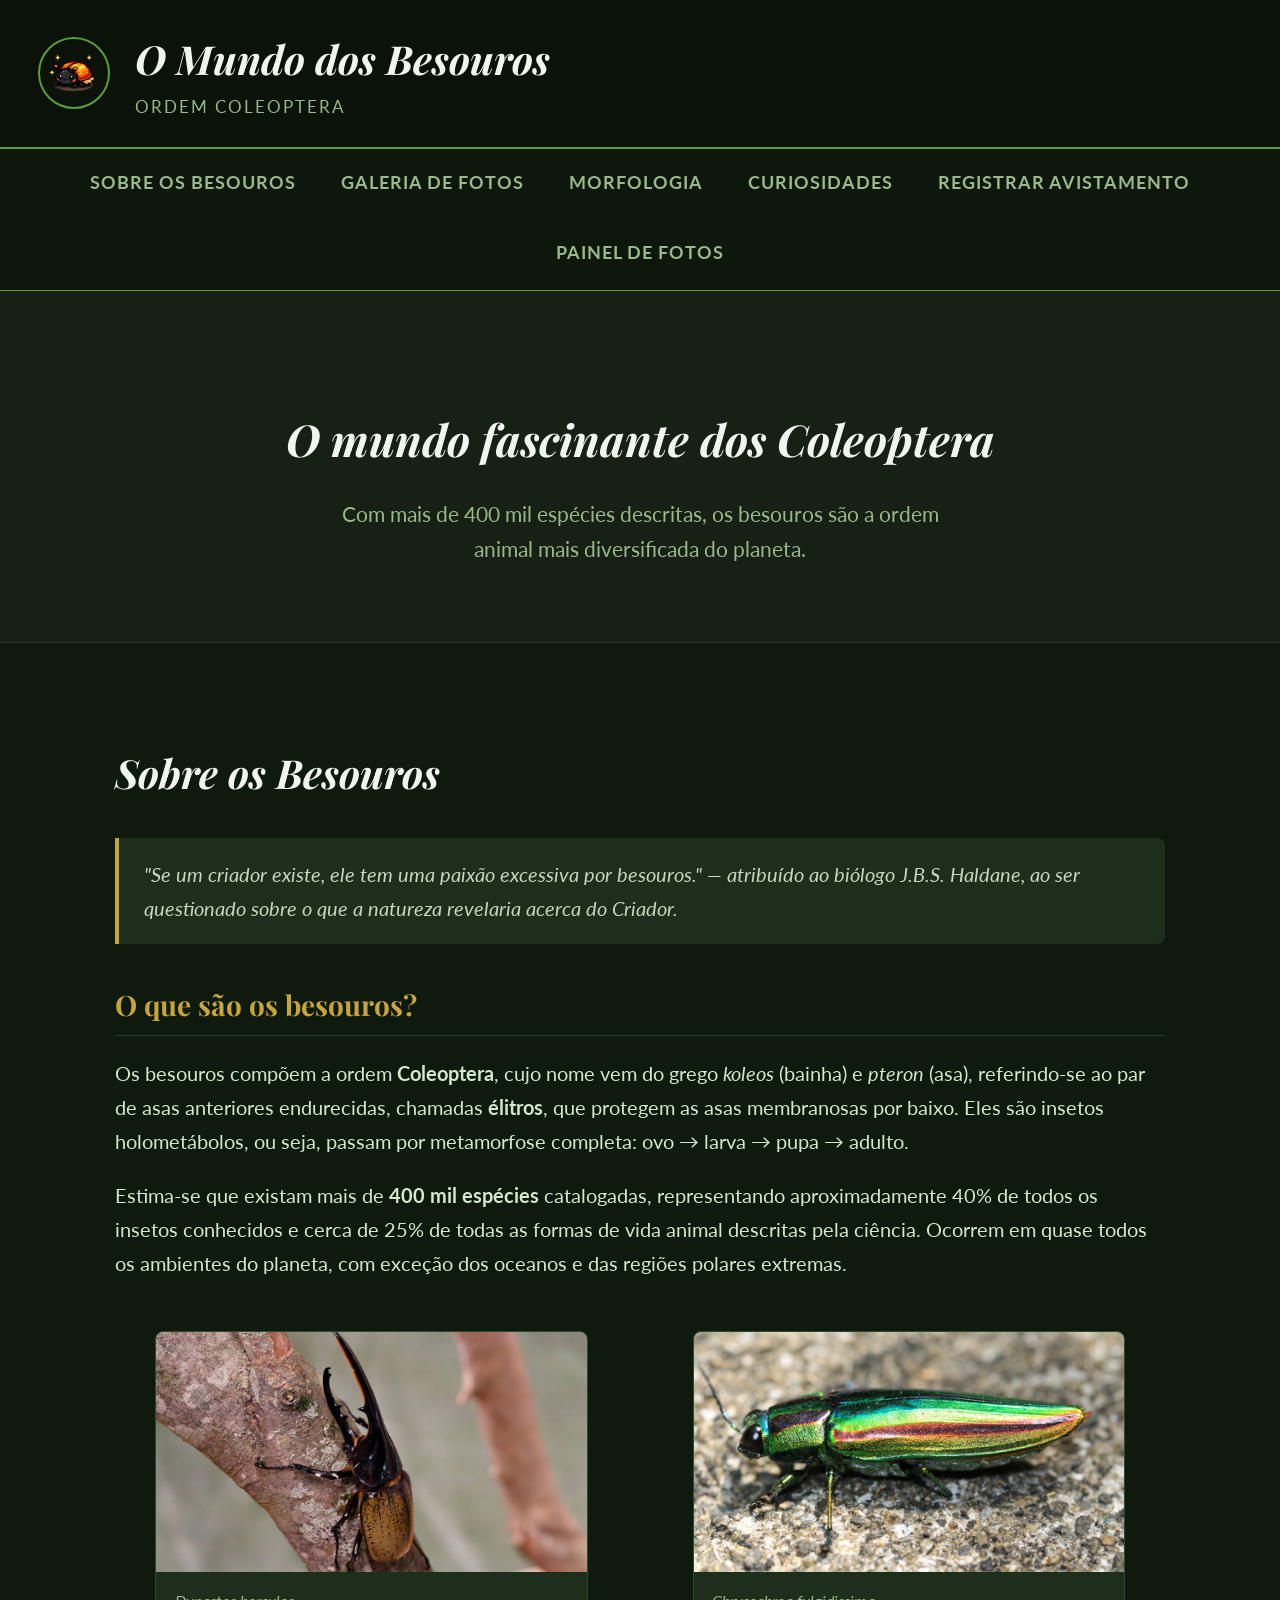
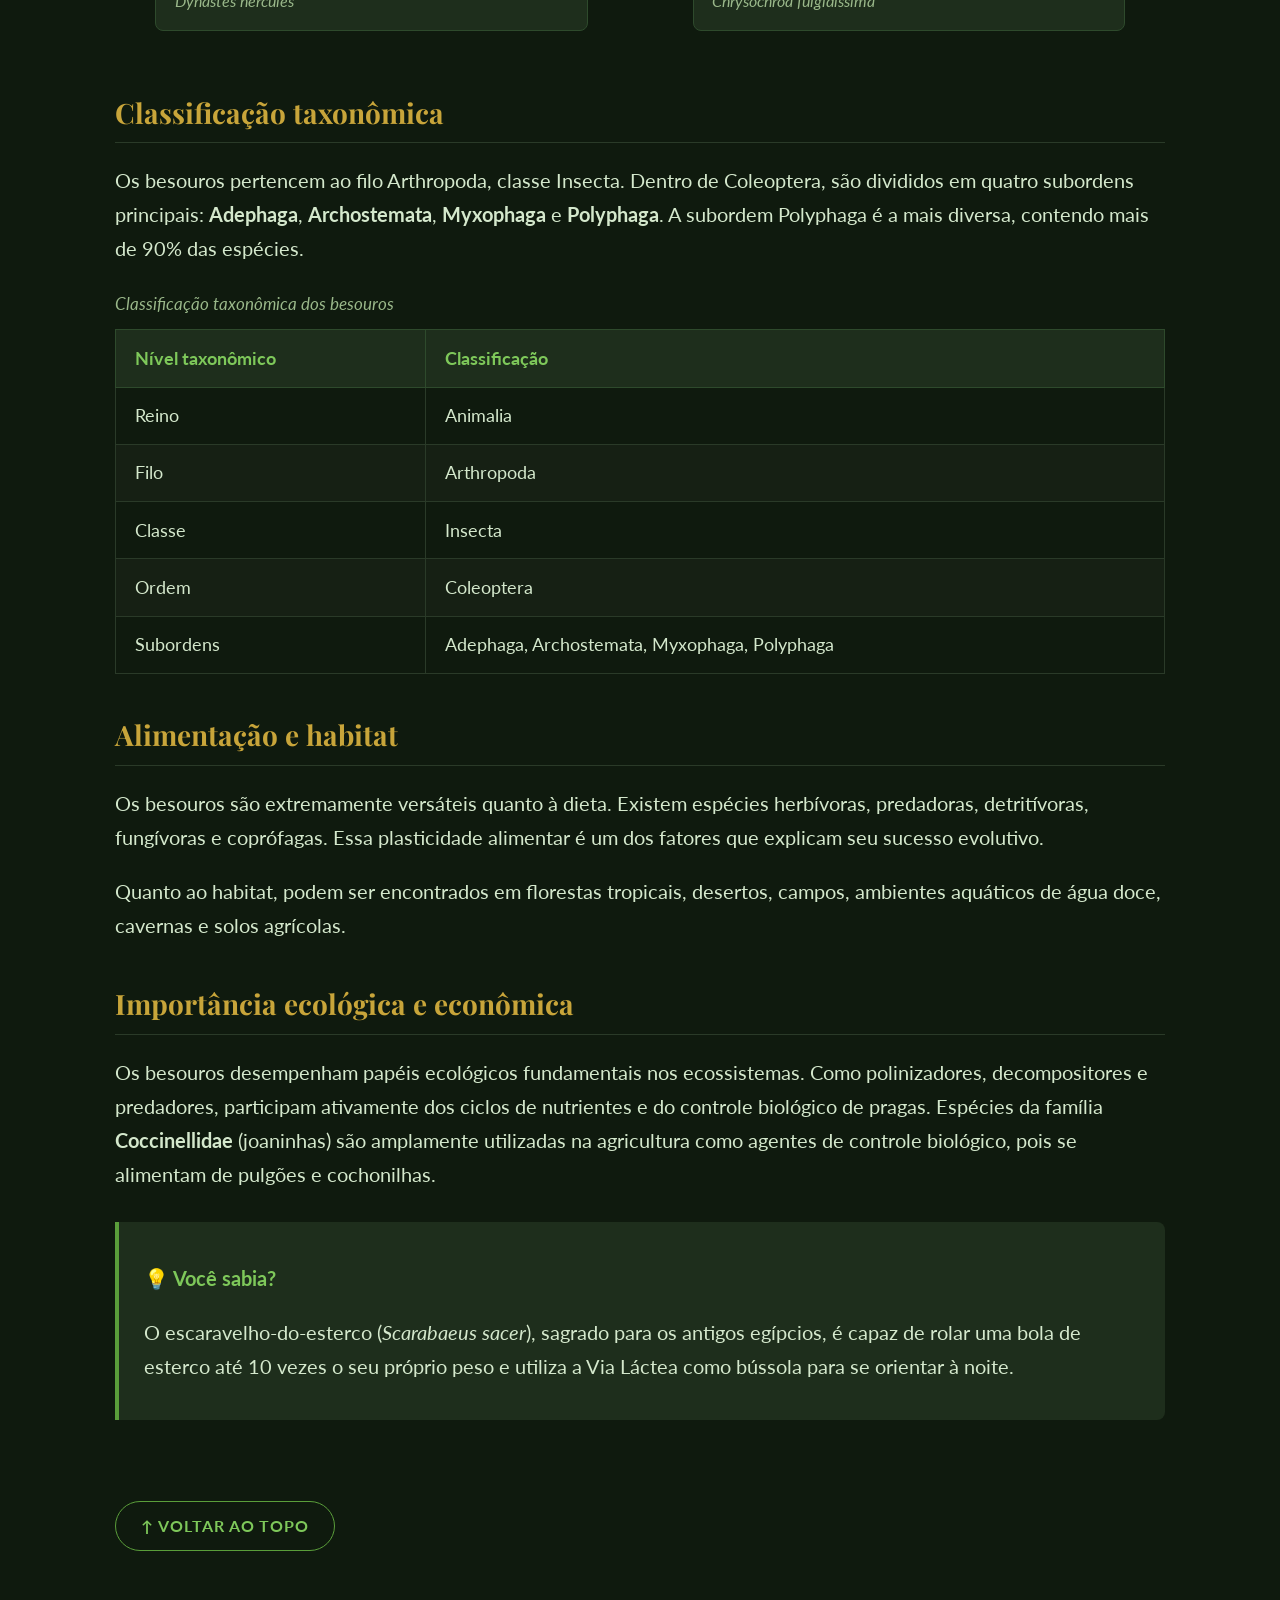
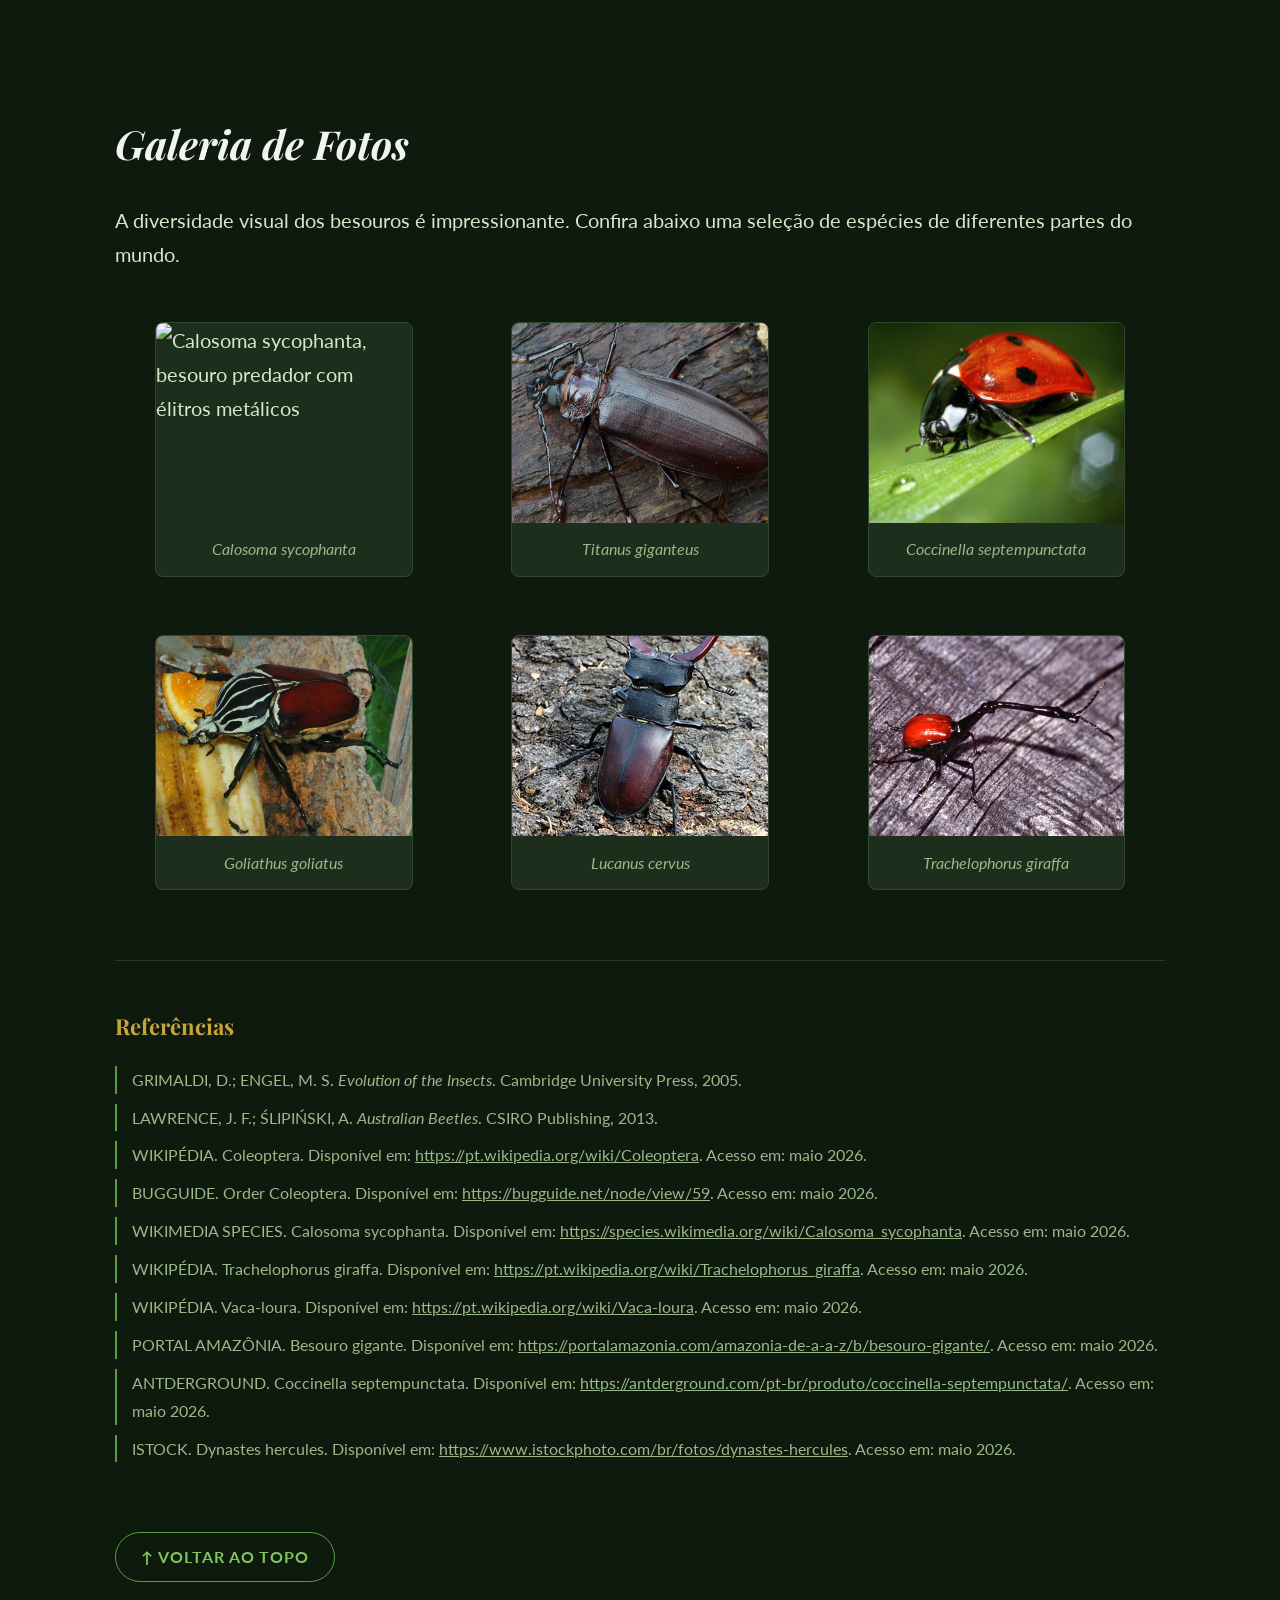
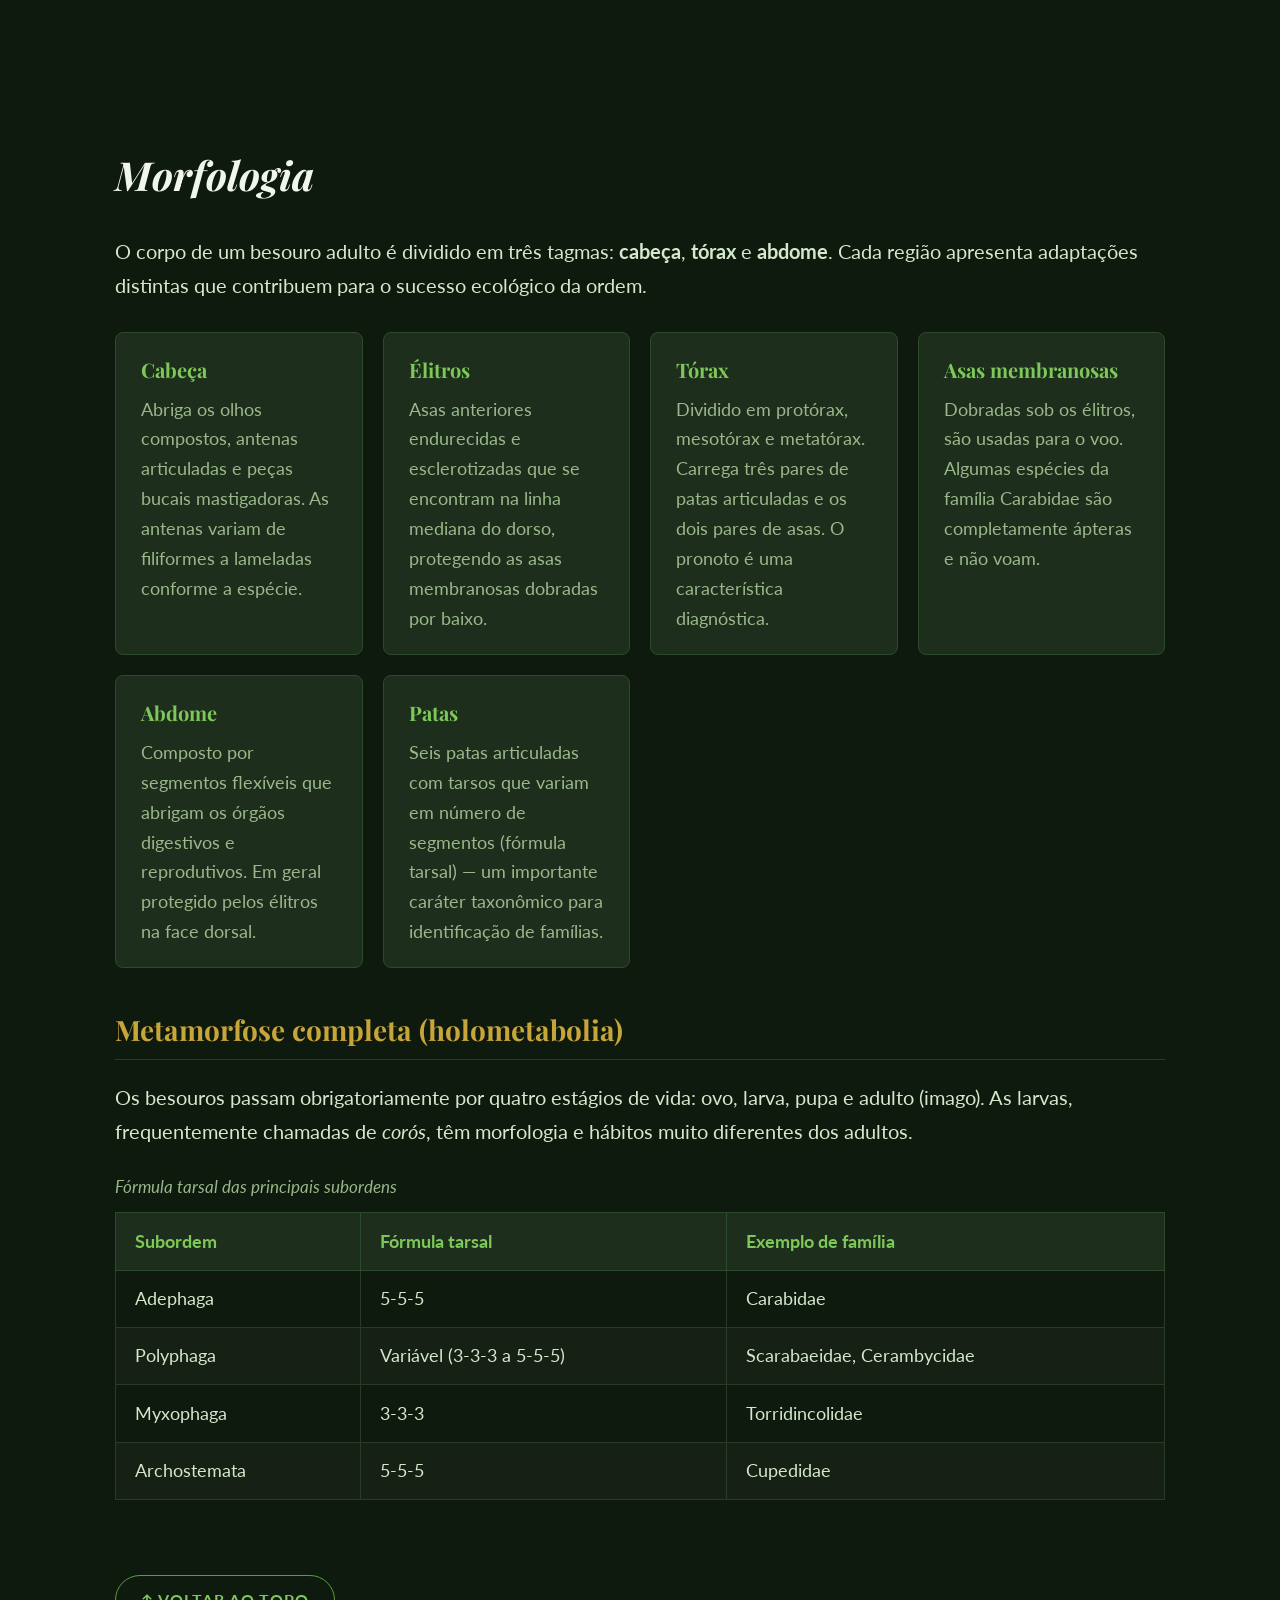
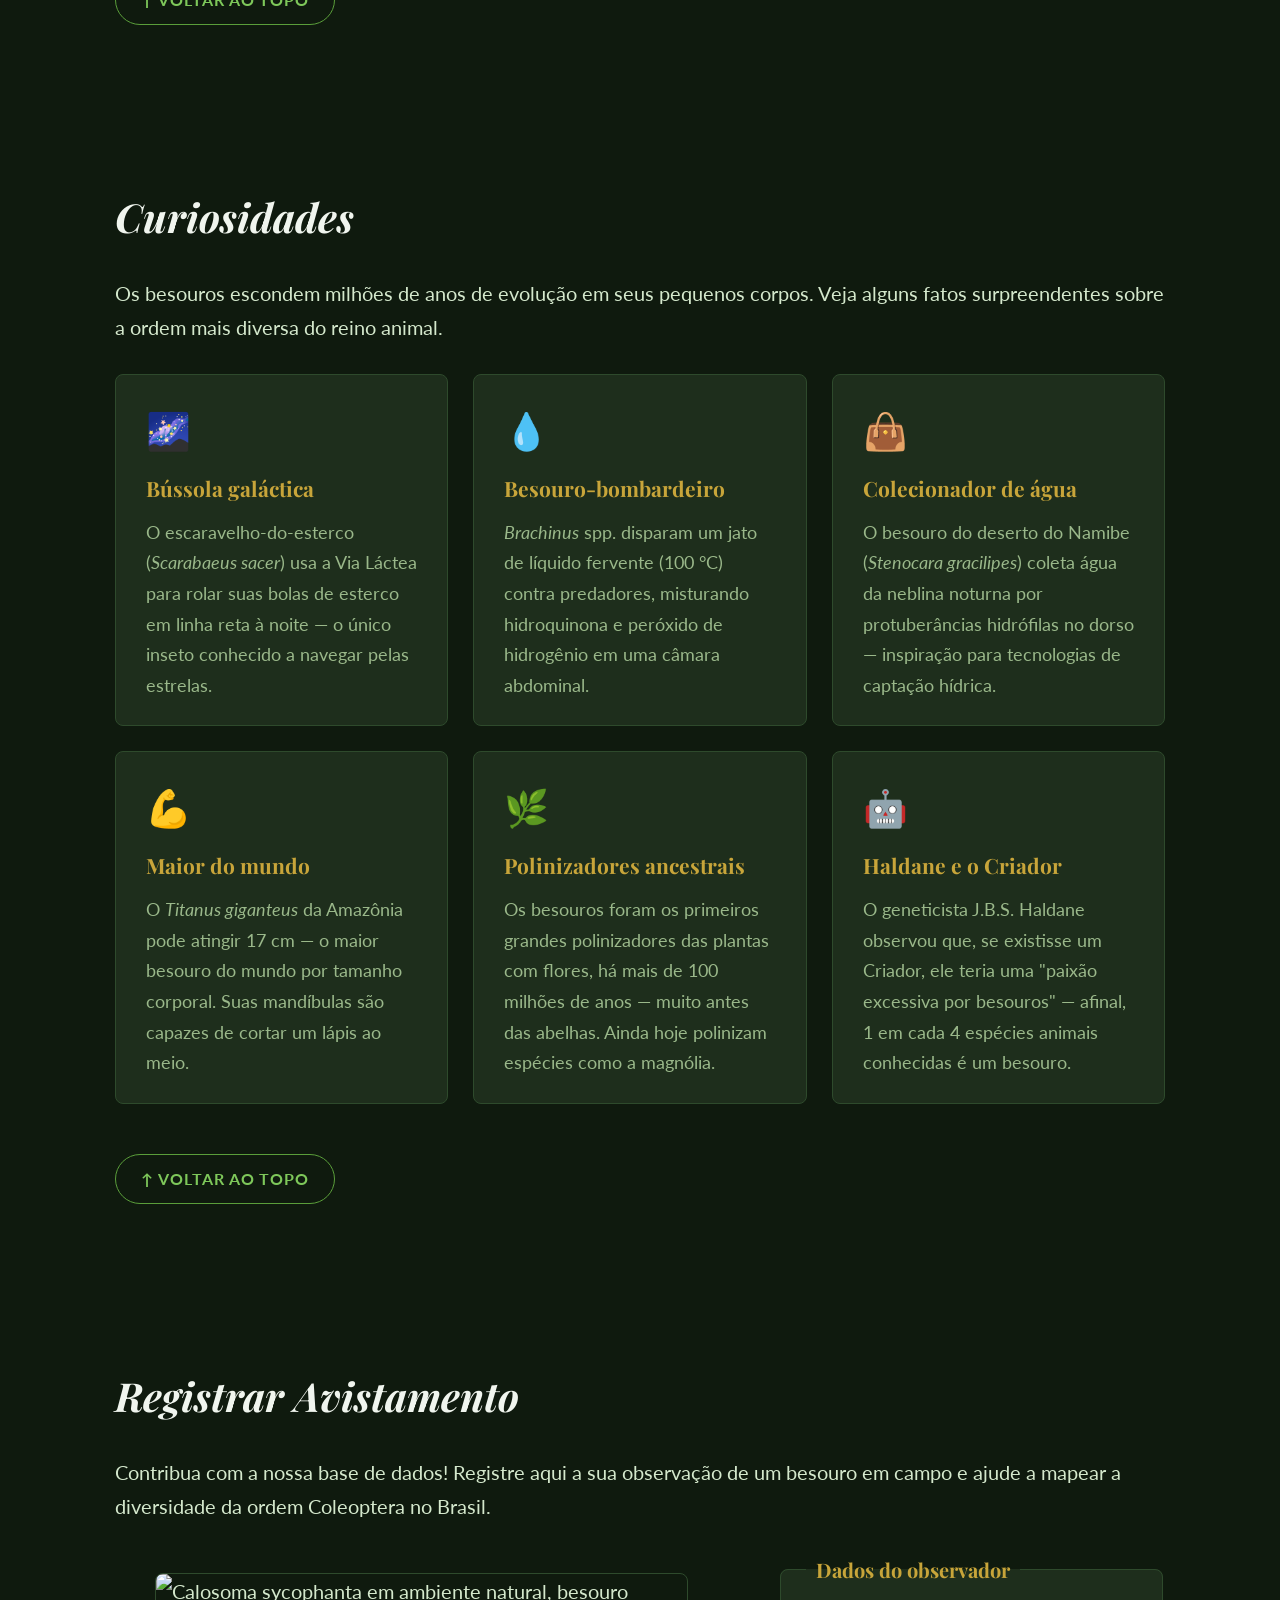
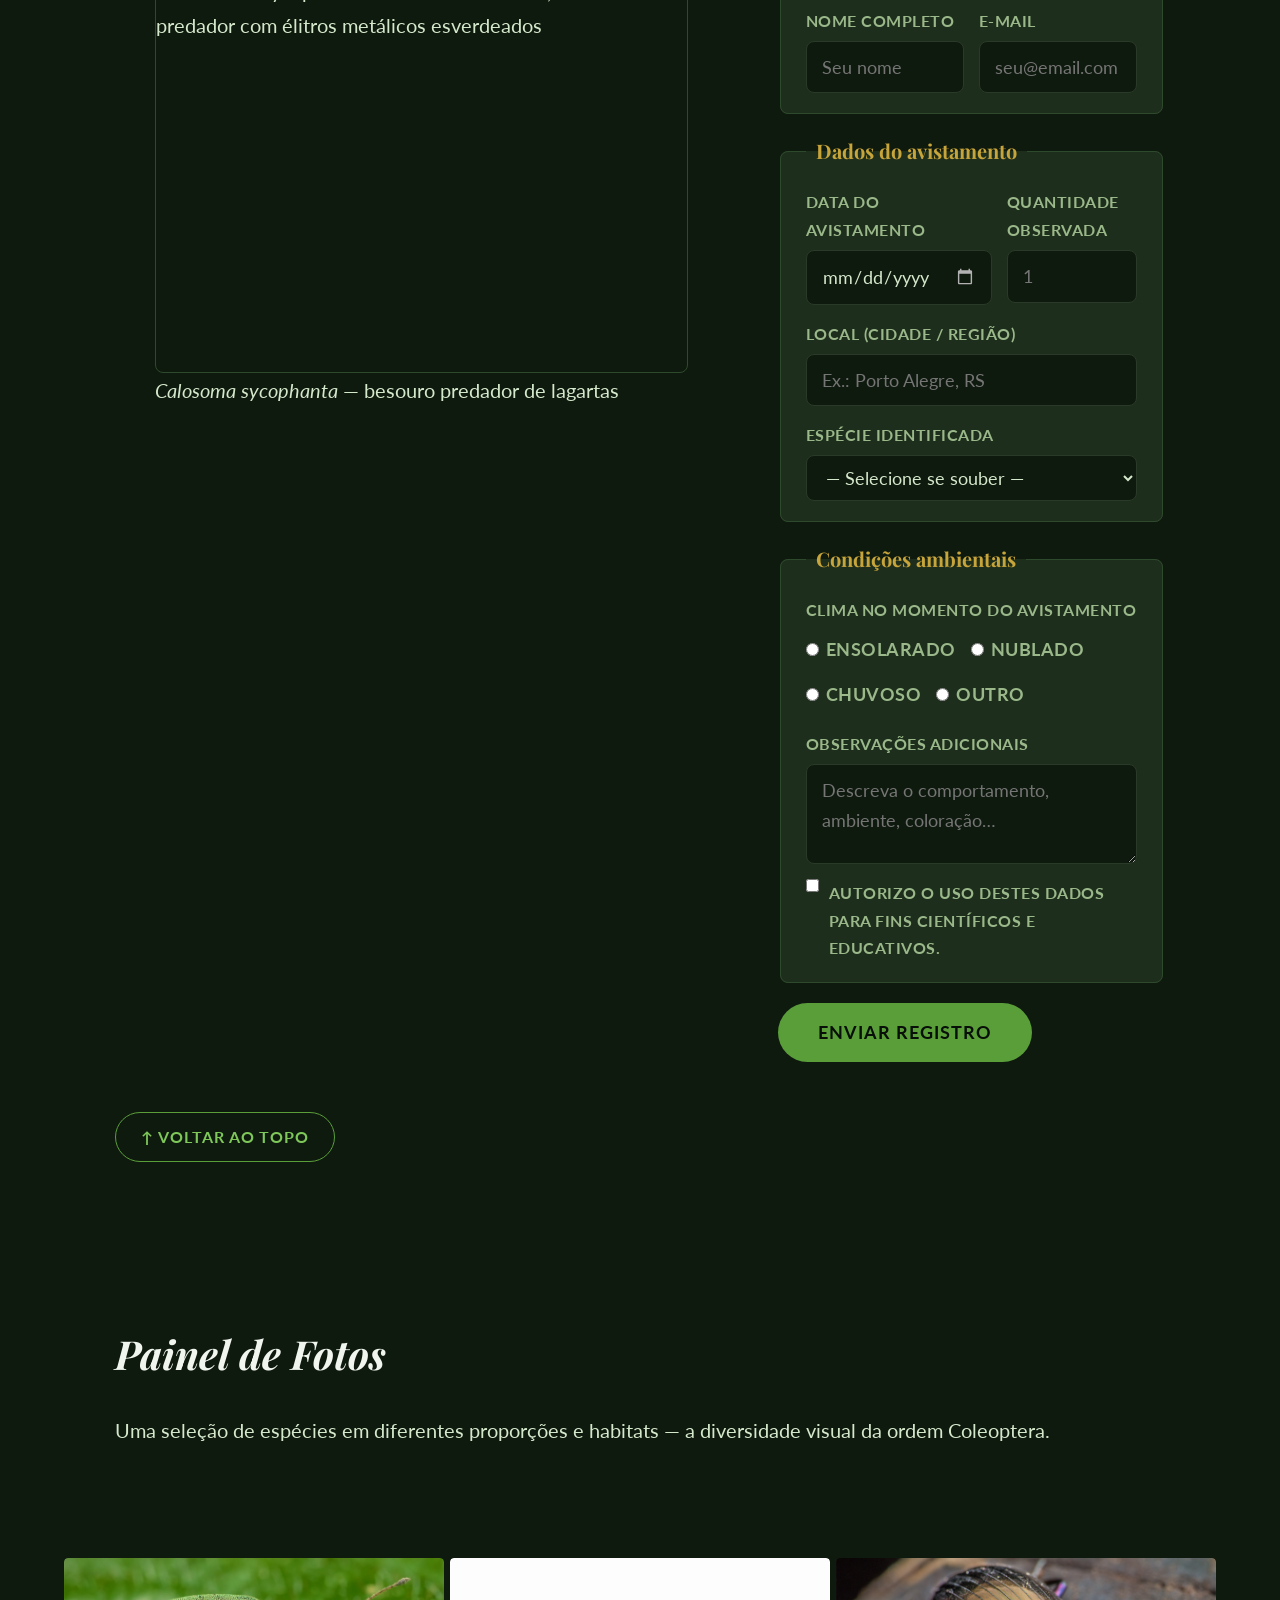
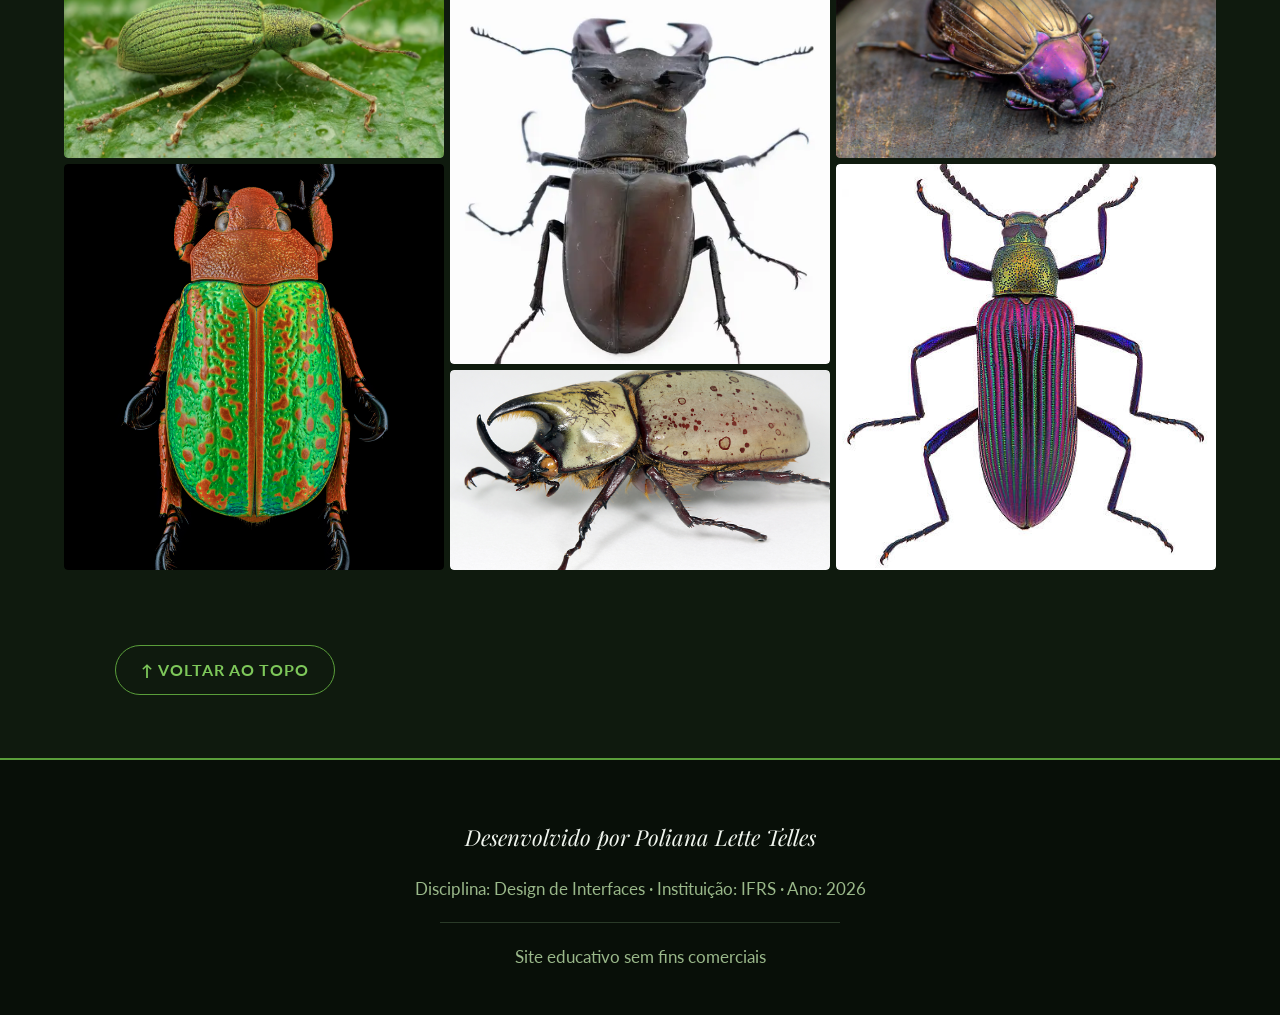
==== trabalho-3-interface-web/index.html @ 44a485d8 "Add files via upload Trabalho 3 de Design de Interfaces" ====
<!DOCTYPE html>
<html lang="pt-br">
  <head>
    <meta charset="UTF-8" />
    <meta name="viewport" content="width=device-width, initial-scale=1.0" />
    <meta name="description" content="Conheça o fascinante mundo dos besouros (ordem Coleoptera): morfologia, galeria de espécies, curiosidades e muito mais." />
    <meta name="author" content="Poliana Lette Telles" />
    <meta name="robots" content="index, follow" />
    <meta property="og:title" content="O Mundo dos Besouros" />
    <meta property="og:description" content="Explore a ordem Coleoptera: mais de 400 mil espécies, morfologia, galeria e curiosidades sobre os besouros." />
    <meta property="og:image" content="img/hercules.jpg" />
    <meta property="og:type" content="website" />
    <meta name="twitter:card" content="summary_large_image" />
    <meta name="twitter:title" content="O Mundo dos Besouros" />
    <meta name="twitter:description" content="Explore a ordem Coleoptera: morfologia, galeria e curiosidades sobre os besouros." />
    <meta name="twitter:image" content="img/hercules.jpg" />
    <title>O Mundo dos Besouros</title>
    <link rel="preconnect" href="https://fonts.googleapis.com" />
    <link rel="preconnect" href="https://fonts.gstatic.com" crossorigin />
    <link rel="stylesheet" href="css/main.css" />
  </head>

  <body id="topo">
    <div class="topo-fixo">
      <header>
        <img src="img/logo.png" alt="Logotipo: ilustração de um besouro" class="logo" width="72" height="72" fetchpriority="high" />
        <div class="header-textos">
          <h1>O Mundo dos Besouros</h1>
          <p>Ordem Coleoptera</p>
        </div>
      </header>

      <nav>
        <ul>
          <li><a href="#sobre">Sobre os Besouros</a></li>
          <li><a href="#galeria">Galeria de Fotos</a></li>
          <li><a href="#morfologia">Morfologia</a></li>
          <li><a href="#curiosidades">Curiosidades</a></li>
          <li><a href="#avistamento">Registrar Avistamento</a></li>
          <li><a href="#painel">Painel de Fotos</a></li>
        </ul>
      </nav>
    </div>

    <main>

      <div class="hero">
        <div class="hero-conteudo">
          <h2>O mundo fascinante dos <em>Coleoptera</em></h2>
          <p>Com mais de 400 mil espécies descritas, os besouros são a ordem animal mais diversificada do planeta.</p>
        </div>
      </div>

      <section id="sobre">
        <div class="secao-container">
          <h2>Sobre os Besouros</h2>

          <div class="destaque-intro">
            "Se um criador existe, ele tem uma paixão excessiva por besouros."
            — atribuído ao biólogo J.B.S. Haldane, ao ser questionado sobre o
            que a natureza revelaria acerca do Criador.
          </div>

          <h3>O que são os besouros?</h3>
          <p>
            Os besouros compõem a ordem <strong>Coleoptera</strong>, cujo nome
            vem do grego <em>koleos</em> (bainha) e <em>pteron</em> (asa),
            referindo-se ao par de asas anteriores endurecidas, chamadas
            <strong>élitros</strong>, que protegem as asas membranosas por baixo.
            Eles são insetos holometábolos, ou seja, passam por metamorfose
            completa: ovo → larva → pupa → adulto.
          </p>
          <p>
            Estima-se que existam mais de <strong>400 mil espécies</strong>
            catalogadas, representando aproximadamente 40% de todos os insetos
            conhecidos e cerca de 25% de todas as formas de vida animal descritas
            pela ciência. Ocorrem em quase todos os ambientes do planeta, com
            exceção dos oceanos e das regiões polares extremas.
          </p>

          <div class="figuras-grid">
            <figure class="figura-card">
              <img src="img/hercules.jpg" alt="Dynastes hercules, o besouro hércules, sobre um galho" width="600" height="400" loading="lazy" />
              <figcaption><em>Dynastes hercules</em></figcaption>
            </figure>
            <figure class="figura-card">
              <img src="img/joia.jpeg" alt="Chrysochroa fulgidissima, besouro joia metálico verde e vermelho" width="600" height="400" loading="lazy" />
              <figcaption><em>Chrysochroa fulgidissima</em></figcaption>
            </figure>
          </div>

          <h3>Classificação taxonômica</h3>
          <p>
            Os besouros pertencem ao filo Arthropoda, classe Insecta. Dentro de
            Coleoptera, são divididos em quatro subordens principais:
            <strong>Adephaga</strong>, <strong>Archostemata</strong>,
            <strong>Myxophaga</strong> e <strong>Polyphaga</strong>. A subordem
            Polyphaga é a mais diversa, contendo mais de 90% das espécies.
          </p>

          <table>
            <caption>Classificação taxonômica dos besouros</caption>
            <thead>
              <tr>
                <th scope="col">Nível taxonômico</th>
                <th scope="col">Classificação</th>
              </tr>
            </thead>
            <tbody>
              <tr><td>Reino</td><td>Animalia</td></tr>
              <tr><td>Filo</td><td>Arthropoda</td></tr>
              <tr><td>Classe</td><td>Insecta</td></tr>
              <tr><td>Ordem</td><td>Coleoptera</td></tr>
              <tr><td>Subordens</td><td>Adephaga, Archostemata, Myxophaga, Polyphaga</td></tr>
            </tbody>
          </table>

          <h3>Alimentação e habitat</h3>
          <p>
            Os besouros são extremamente versáteis quanto à dieta. Existem
            espécies herbívoras, predadoras, detritívoras, fungívoras e
            coprófagas. Essa plasticidade alimentar é um dos fatores que
            explicam seu sucesso evolutivo.
          </p>
          <p>
            Quanto ao habitat, podem ser encontrados em florestas tropicais,
            desertos, campos, ambientes aquáticos de água doce, cavernas e
            solos agrícolas.
          </p>

          <h3>Importância ecológica e econômica</h3>
          <p>
            Os besouros desempenham papéis ecológicos fundamentais nos
            ecossistemas. Como polinizadores, decompositores e predadores,
            participam ativamente dos ciclos de nutrientes e do controle
            biológico de pragas. Espécies da família <strong>Coccinellidae</strong>
            (joaninhas) são amplamente utilizadas na agricultura como agentes
            de controle biológico, pois se alimentam de pulgões e cochonilhas.
          </p>

          <div class="curiosidade">
            <p class="curiosidade-titulo">&#128161; Você sabia?</p>
            <p>
              O escaravelho-do-esterco (<em>Scarabaeus sacer</em>), sagrado para
              os antigos egípcios, é capaz de rolar uma bola de esterco até
              10 vezes o seu próprio peso e utiliza a Via Láctea como bússola
              para se orientar à noite.
            </p>
          </div>

          <a href="#topo" class="link-topo">&#8593; Voltar ao topo</a>
        </div>
      </section>

      <section id="galeria">
        <div class="secao-container">
          <h2>Galeria de Fotos</h2>
          <p>
            A diversidade visual dos besouros é impressionante. Confira abaixo
            uma seleção de espécies de diferentes partes do mundo.
          </p>

          <div class="galeria-grid">
            <figure class="galeria-item">
              <img src="img/calosoma-sycophanta.jpg" alt="Calosoma sycophanta, besouro predador com élitros metálicos" width="400" height="300" loading="lazy" />
              <figcaption>Calosoma sycophanta</figcaption>
            </figure>
            <figure class="galeria-item">
              <img src="img/titanus-giganteus.png" alt="Titanus giganteus, um dos maiores besouros do mundo" width="400" height="300" loading="lazy" />
              <figcaption>Titanus giganteus</figcaption>
            </figure>
            <figure class="galeria-item">
              <img src="img/joaninha.jpg" alt="Coccinella septempunctata, joaninha com sete pontos vermelha" width="400" height="300" loading="lazy" />
              <figcaption>Coccinella septempunctata</figcaption>
            </figure>
            <figure class="galeria-item">
              <img src="img/goliathus-goliatus.JPG" alt="Goliathus goliatus, um dos besouros mais pesados do mundo" width="400" height="300" loading="lazy" />
              <figcaption>Goliathus goliatus</figcaption>
            </figure>
            <figure class="galeria-item">
              <img src="img/lucanus-cervus.jpg" alt="Lucanus cervus, besouro veado macho com mandíbulas grandes" width="400" height="300" loading="lazy" />
              <figcaption>Lucanus cervus</figcaption>
            </figure>
            <figure class="galeria-item">
              <img src="img/trachelophorus-giraffa.jpg" alt="Trachelophorus giraffa, besouro girafa com pescoço alongado" width="400" height="300" loading="lazy" />
              <figcaption>Trachelophorus giraffa</figcaption>
            </figure>
          </div>

          <div class="referencias">
            <p class="referencias-titulo">Referências</p>
            <ul>
              <li>GRIMALDI, D.; ENGEL, M. S. <em>Evolution of the Insects</em>. Cambridge University Press, 2005.</li>
              <li>LAWRENCE, J. F.; ŚLIPIŃSKI, A. <em>Australian Beetles</em>. CSIRO Publishing, 2013.</li>
              <li>WIKIPÉDIA. Coleoptera. Disponível em: <a href="https://pt.wikipedia.org/wiki/Coleoptera" target="_blank" rel="noopener noreferrer">https://pt.wikipedia.org/wiki/Coleoptera</a>. Acesso em: maio 2026.</li>
              <li>BUGGUIDE. Order Coleoptera. Disponível em: <a href="https://bugguide.net/node/view/59" target="_blank" rel="noopener noreferrer">https://bugguide.net/node/view/59</a>. Acesso em: maio 2026.</li>
              <li>WIKIMEDIA SPECIES. Calosoma sycophanta. Disponível em: <a href="https://species.wikimedia.org/wiki/Calosoma_sycophanta" target="_blank" rel="noopener noreferrer">https://species.wikimedia.org/wiki/Calosoma_sycophanta</a>. Acesso em: maio 2026.</li>
              <li>WIKIPÉDIA. Trachelophorus giraffa. Disponível em: <a href="https://pt.wikipedia.org/wiki/Trachelophorus_giraffa" target="_blank" rel="noopener noreferrer">https://pt.wikipedia.org/wiki/Trachelophorus_giraffa</a>. Acesso em: maio 2026.</li>
              <li>WIKIPÉDIA. Vaca-loura. Disponível em: <a href="https://pt.wikipedia.org/wiki/Vaca-loura" target="_blank" rel="noopener noreferrer">https://pt.wikipedia.org/wiki/Vaca-loura</a>. Acesso em: maio 2026.</li>
              <li>PORTAL AMAZÔNIA. Besouro gigante. Disponível em: <a href="https://portalamazonia.com/amazonia-de-a-a-z/b/besouro-gigante/" target="_blank" rel="noopener noreferrer">https://portalamazonia.com/amazonia-de-a-a-z/b/besouro-gigante/</a>. Acesso em: maio 2026.</li>
              <li>ANTDERGROUND. Coccinella septempunctata. Disponível em: <a href="https://antderground.com/pt-br/produto/coccinella-septempunctata/" target="_blank" rel="noopener noreferrer">https://antderground.com/pt-br/produto/coccinella-septempunctata/</a>. Acesso em: maio 2026.</li>
              <li>ISTOCK. Dynastes hercules. Disponível em: <a href="https://www.istockphoto.com/br/fotos/dynastes-hercules" target="_blank" rel="noopener noreferrer">https://www.istockphoto.com/br/fotos/dynastes-hercules</a>. Acesso em: maio 2026.</li>
            </ul>
          </div>

          <a href="#topo" class="link-topo">&#8593; Voltar ao topo</a>
        </div>
      </section>

      <section id="morfologia">
        <div class="secao-container">
          <h2>Morfologia</h2>
          <p>
            O corpo de um besouro adulto é dividido em três tagmas: <strong>cabeça</strong>,
            <strong>tórax</strong> e <strong>abdome</strong>. Cada região apresenta
            adaptações distintas que contribuem para o sucesso ecológico da ordem.
          </p>

          <div class="morfologia-lista">
            <div class="morfologia-item">
              <h3>Cabeça</h3>
              <p>Abriga os olhos compostos, antenas articuladas e peças bucais mastigadoras. As antenas variam de filiformes a lameladas conforme a espécie.</p>
            </div>
            <div class="morfologia-item">
              <h3>Élitros</h3>
              <p>Asas anteriores endurecidas e esclerotizadas que se encontram na linha mediana do dorso, protegendo as asas membranosas dobradas por baixo.</p>
            </div>
            <div class="morfologia-item">
              <h3>Tórax</h3>
              <p>Dividido em protórax, mesotórax e metatórax. Carrega três pares de patas articuladas e os dois pares de asas. O pronoto é uma característica diagnóstica.</p>
            </div>
            <div class="morfologia-item">
              <h3>Asas membranosas</h3>
              <p>Dobradas sob os élitros, são usadas para o voo. Algumas espécies da família Carabidae são completamente ápteras e não voam.</p>
            </div>
            <div class="morfologia-item">
              <h3>Abdome</h3>
              <p>Composto por segmentos flexíveis que abrigam os órgãos digestivos e reprodutivos. Em geral protegido pelos élitros na face dorsal.</p>
            </div>
            <div class="morfologia-item">
              <h3>Patas</h3>
              <p>Seis patas articuladas com tarsos que variam em número de segmentos (fórmula tarsal) — um importante caráter taxonômico para identificação de famílias.</p>
            </div>
          </div>

          <h3>Metamorfose completa (holometabolia)</h3>
          <p>
            Os besouros passam obrigatoriamente por quatro estágios de vida:
            ovo, larva, pupa e adulto (imago). As larvas, frequentemente chamadas
            de <em>corós</em>, têm morfologia e hábitos muito diferentes dos adultos.
          </p>

          <table>
            <caption>Fórmula tarsal das principais subordens</caption>
            <thead>
              <tr>
                <th scope="col">Subordem</th>
                <th scope="col">Fórmula tarsal</th>
                <th scope="col">Exemplo de família</th>
              </tr>
            </thead>
            <tbody>
              <tr><td>Adephaga</td><td>5-5-5</td><td>Carabidae</td></tr>
              <tr><td>Polyphaga</td><td>Variável (3-3-3 a 5-5-5)</td><td>Scarabaeidae, Cerambycidae</td></tr>
              <tr><td>Myxophaga</td><td>3-3-3</td><td>Torridincolidae</td></tr>
              <tr><td>Archostemata</td><td>5-5-5</td><td>Cupedidae</td></tr>
            </tbody>
          </table>

          <a href="#topo" class="link-topo">&#8593; Voltar ao topo</a>
        </div>
      </section>

      <section id="curiosidades">
        <div class="secao-container">
          <h2>Curiosidades</h2>
          <p>Os besouros escondem milhões de anos de evolução em seus pequenos corpos. Veja alguns fatos surpreendentes sobre a ordem mais diversa do reino animal.</p>

          <div class="curiosidades-grid">
            <div class="curiosidade-card">
              <span class="icone">&#127756;</span>
              <h3>Bússola galáctica</h3>
              <p>O escaravelho-do-esterco (<em>Scarabaeus sacer</em>) usa a Via Láctea para rolar suas bolas de esterco em linha reta à noite — o único inseto conhecido a navegar pelas estrelas.</p>
            </div>
            <div class="curiosidade-card">
              <span class="icone">&#128167;</span>
              <h3>Besouro-bombardeiro</h3>
              <p><em>Brachinus</em> spp. disparam um jato de líquido fervente (100 °C) contra predadores, misturando hidroquinona e peróxido de hidrogênio em uma câmara abdominal.</p>
            </div>
            <div class="curiosidade-card">
              <span class="icone">&#128092;</span>
              <h3>Colecionador de água</h3>
              <p>O besouro do deserto do Namibe (<em>Stenocara gracilipes</em>) coleta água da neblina noturna por protuberâncias hidrófilas no dorso — inspiração para tecnologias de captação hídrica.</p>
            </div>
            <div class="curiosidade-card">
              <span class="icone">&#128170;</span>
              <h3>Maior do mundo</h3>
              <p>O <em>Titanus giganteus</em> da Amazônia pode atingir 17 cm — o maior besouro do mundo por tamanho corporal. Suas mandíbulas são capazes de cortar um lápis ao meio.</p>
            </div>
            <div class="curiosidade-card">
              <span class="icone">&#127807;</span>
              <h3>Polinizadores ancestrais</h3>
              <p>Os besouros foram os primeiros grandes polinizadores das plantas com flores, há mais de 100 milhões de anos — muito antes das abelhas. Ainda hoje polinizam espécies como a magnólia.</p>
            </div>
            <div class="curiosidade-card">
              <span class="icone">&#129302;</span>
              <h3>Haldane e o Criador</h3>
              <p>O geneticista J.B.S. Haldane observou que, se existisse um Criador, ele teria uma "paixão excessiva por besouros" — afinal, 1 em cada 4 espécies animais conhecidas é um besouro.</p>
            </div>
          </div>

          <a href="#topo" class="link-topo">&#8593; Voltar ao topo</a>
        </div>
      </section>

      <section id="avistamento">
        <div class="secao-container">
          <h2>Registrar Avistamento</h2>
          <p>
            Contribua com a nossa base de dados! Registre aqui a sua observação
            de um besouro em campo e ajude a mapear a diversidade da ordem
            Coleoptera no Brasil.
          </p>

          <div class="avistamento-grid">

            <figure class="avistamento-figura">
              <img
                src="img/calosoma-sycophanta.jpg"
                alt="Calosoma sycophanta em ambiente natural, besouro predador com élitros metálicos esverdeados"
                width="800"
                height="600"
                loading="lazy"
              />
              <figcaption><em>Calosoma sycophanta</em> — besouro predador de lagartas</figcaption>
            </figure>

            <form class="form-avistamento" action="#" method="post" novalidate>

              <fieldset>
                <legend>Dados do observador</legend>
                <div class="form-grupo">
                  <div class="form-campo">
                    <label for="nome">Nome completo</label>
                    <input type="text" id="nome" name="nome" placeholder="Seu nome" required />
                  </div>
                  <div class="form-campo">
                    <label for="email">E-mail</label>
                    <input type="email" id="email" name="email" placeholder="seu@email.com" required />
                  </div>
                </div>
              </fieldset>

              <fieldset>
                <legend>Dados do avistamento</legend>
                <div class="form-grupo">
                  <div class="form-campo">
                    <label for="data">Data do avistamento</label>
                    <input type="date" id="data" name="data" required />
                  </div>
                  <div class="form-campo">
                    <label for="quantidade">Quantidade observada</label>
                    <input type="number" id="quantidade" name="quantidade" min="1" max="9999" placeholder="1" />
                  </div>
                  <div class="form-campo campo-largo">
                    <label for="local">Local (cidade / região)</label>
                    <input type="text" id="local" name="local" placeholder="Ex.: Porto Alegre, RS" required />
                  </div>
                  <div class="form-campo campo-largo">
                    <label for="especie">Espécie identificada</label>
                    <select id="especie" name="especie">
                      <option value="">— Selecione se souber —</option>
                      <option value="calosoma">Calosoma sycophanta</option>
                      <option value="titanus">Titanus giganteus</option>
                      <option value="coccinella">Coccinella septempunctata</option>
                      <option value="goliathus">Goliathus goliatus</option>
                      <option value="lucanus">Lucanus cervus</option>
                      <option value="trachelophorus">Trachelophorus giraffa</option>
                      <option value="dynastes">Dynastes hercules</option>
                      <option value="outra">Outra / não identificada</option>
                    </select>
                  </div>
                </div>
              </fieldset>

              <fieldset>
                <legend>Condições ambientais</legend>
                <div class="form-grupo">
                  <div class="form-campo campo-largo">
                    <label>Clima no momento do avistamento</label>
                    <div class="radio-grupo">
                      <label class="radio-opcao">
                        <input type="radio" name="clima" value="ensolarado" /> Ensolarado
                      </label>
                      <label class="radio-opcao">
                        <input type="radio" name="clima" value="nublado" /> Nublado
                      </label>
                      <label class="radio-opcao">
                        <input type="radio" name="clima" value="chuvoso" /> Chuvoso
                      </label>
                      <label class="radio-opcao">
                        <input type="radio" name="clima" value="outro" /> Outro
                      </label>
                    </div>
                  </div>
                  <div class="form-campo campo-largo">
                    <label for="observacoes">Observações adicionais</label>
                    <textarea id="observacoes" name="observacoes" placeholder="Descreva o comportamento, ambiente, coloração…"></textarea>
                  </div>
                  <div class="checkbox-campo">
                    <input type="checkbox" id="aceite" name="aceite" required />
                    <label for="aceite">Autorizo o uso destes dados para fins científicos e educativos.</label>
                  </div>
                </div>
              </fieldset>

              <button type="submit" class="btn-enviar">Enviar registro</button>
            </form>

          </div>

          <a href="#topo" class="link-topo">&#8593; Voltar ao topo</a>
        </div>
      </section>

      <section id="painel">
        <div class="secao-container">
          <h2>Painel de Fotos</h2>
          <p>Uma seleção de espécies em diferentes proporções e habitats — a diversidade visual da ordem Coleoptera.</p>
        </div>

        <div class="painel-wrapper">
          <div class="painel-grid">
            <div class="painel-item painel-foto-6">
              <img src="img/besouro-6.jpeg" alt="Besouro de grande porte fotografado em vista vertical" width="1440" height="2081" loading="lazy" />
            </div>
            <div class="painel-item painel-foto-1">
              <img src="img/besouro-1.jpeg" alt="Besouro pousado sobre uma superfície, vista aproximada" width="1600" height="1066" loading="lazy" />
            </div>
            <div class="painel-item painel-foto-2">
              <img src="img/besouro-2.jpeg" alt="Besouro com élitros coloridos em ambiente natural" width="1600" height="1066" loading="lazy" />
            </div>
            <div class="painel-item painel-foto-4">
              <img src="img/besouro-4.jpeg" alt="Besouro visto de cima em close vertical" width="600" height="900" loading="lazy" />
            </div>
            <div class="painel-item painel-foto-3">
              <img src="img/besouro-3.jpeg" alt="Besouro sobre uma folha verde" width="1200" height="800" loading="lazy" />
            </div>
            <div class="painel-item painel-foto-5">
              <img src="img/besouro-5.jpeg" alt="Besouro de corpo alongado em vista frontal" width="466" height="612" loading="lazy" />
            </div>
          </div>
        </div>

        <div class="secao-container painel-link">
          <a href="#topo" class="link-topo">&#8593; Voltar ao topo</a>
        </div>
      </section>

    </main>

    <footer>
      <p class="footer-nome">Desenvolvido por Poliana Lette Telles</p>
      <p>Disciplina: Design de Interfaces &middot; Instituição: IFRS &middot; Ano: 2026</p>
      <hr />
      <p>Site educativo sem fins comerciais</p>
    </footer>

  </body>
</html>
---- trabalho-3-interface-web/css/main.css ----
@import url('https://fonts.googleapis.com/css2?family=Playfair+Display:ital,wght@0,400;0,700;1,400&family=Lato:wght@400;700&display=swap');
@import url('modern-normalize.css');
@import url('variables.css');
@import url('base.css');
@import url('layout.css');
@import url('components.css');
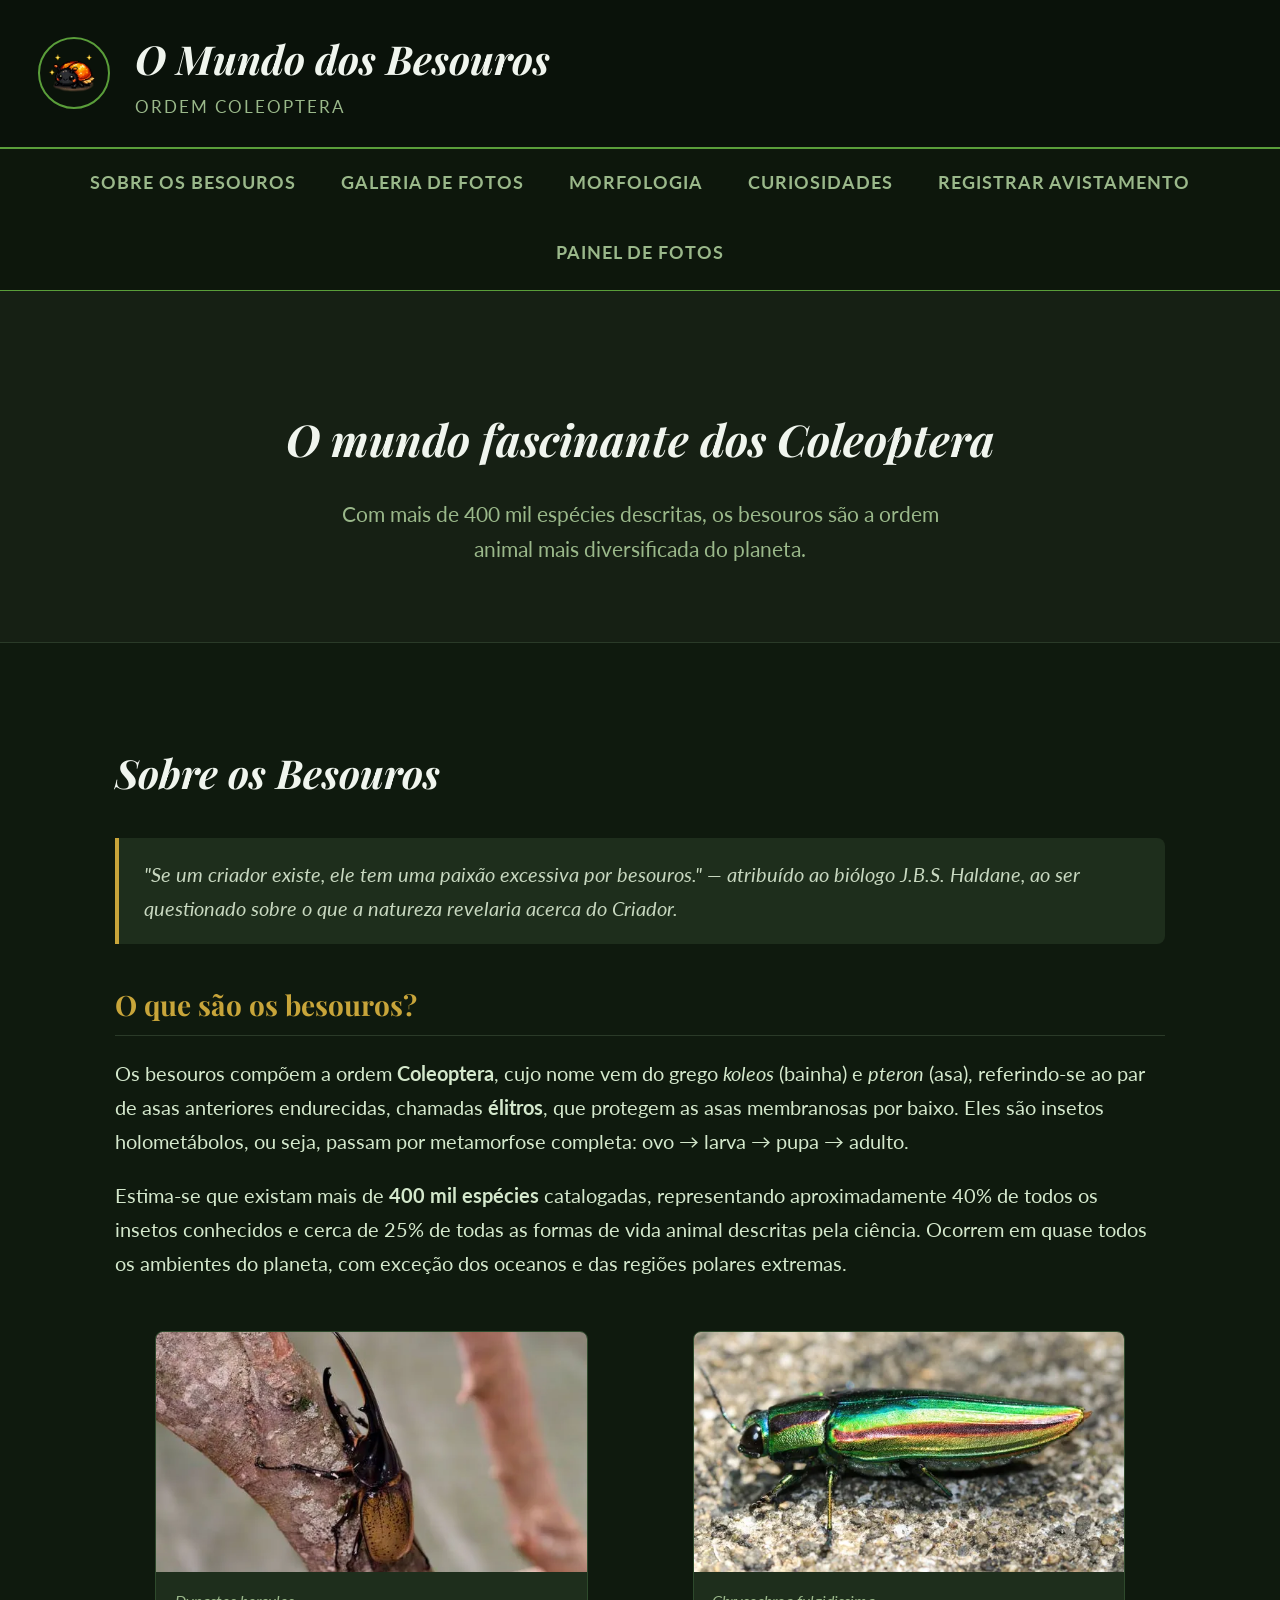
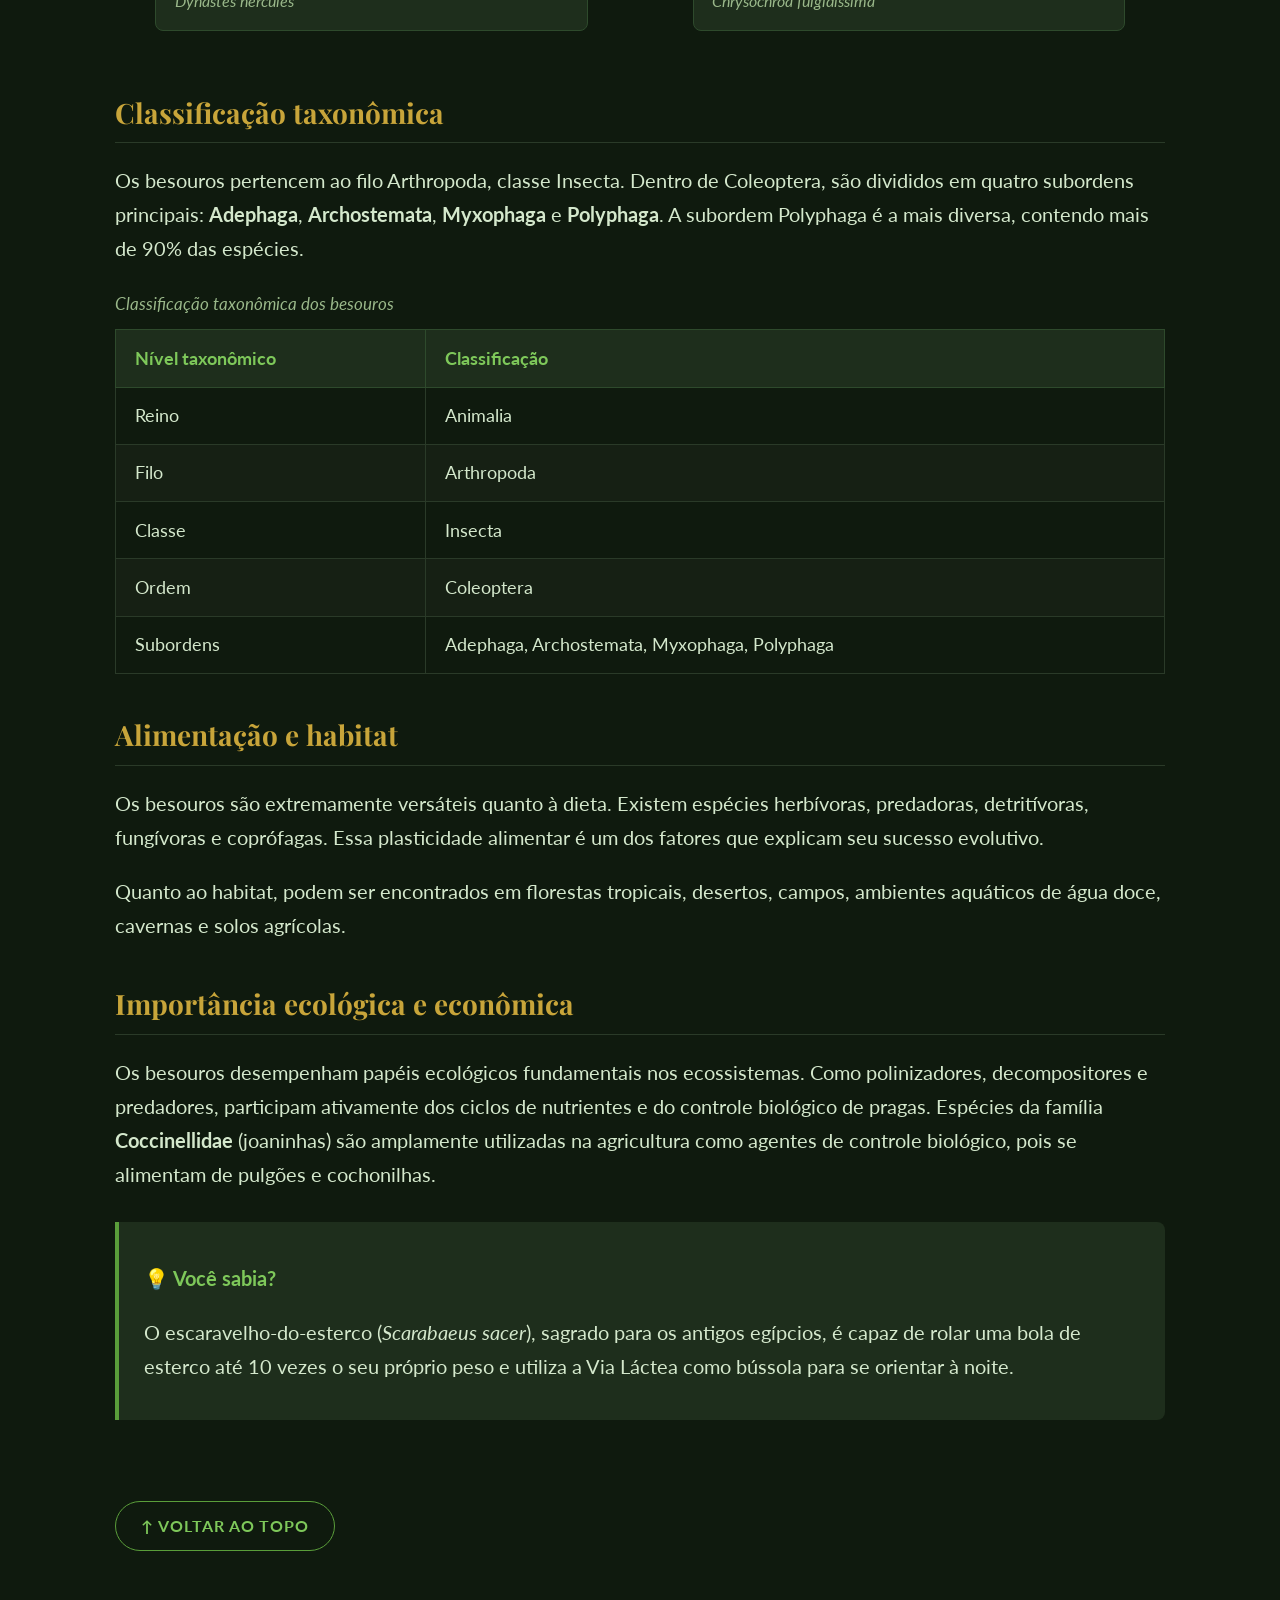
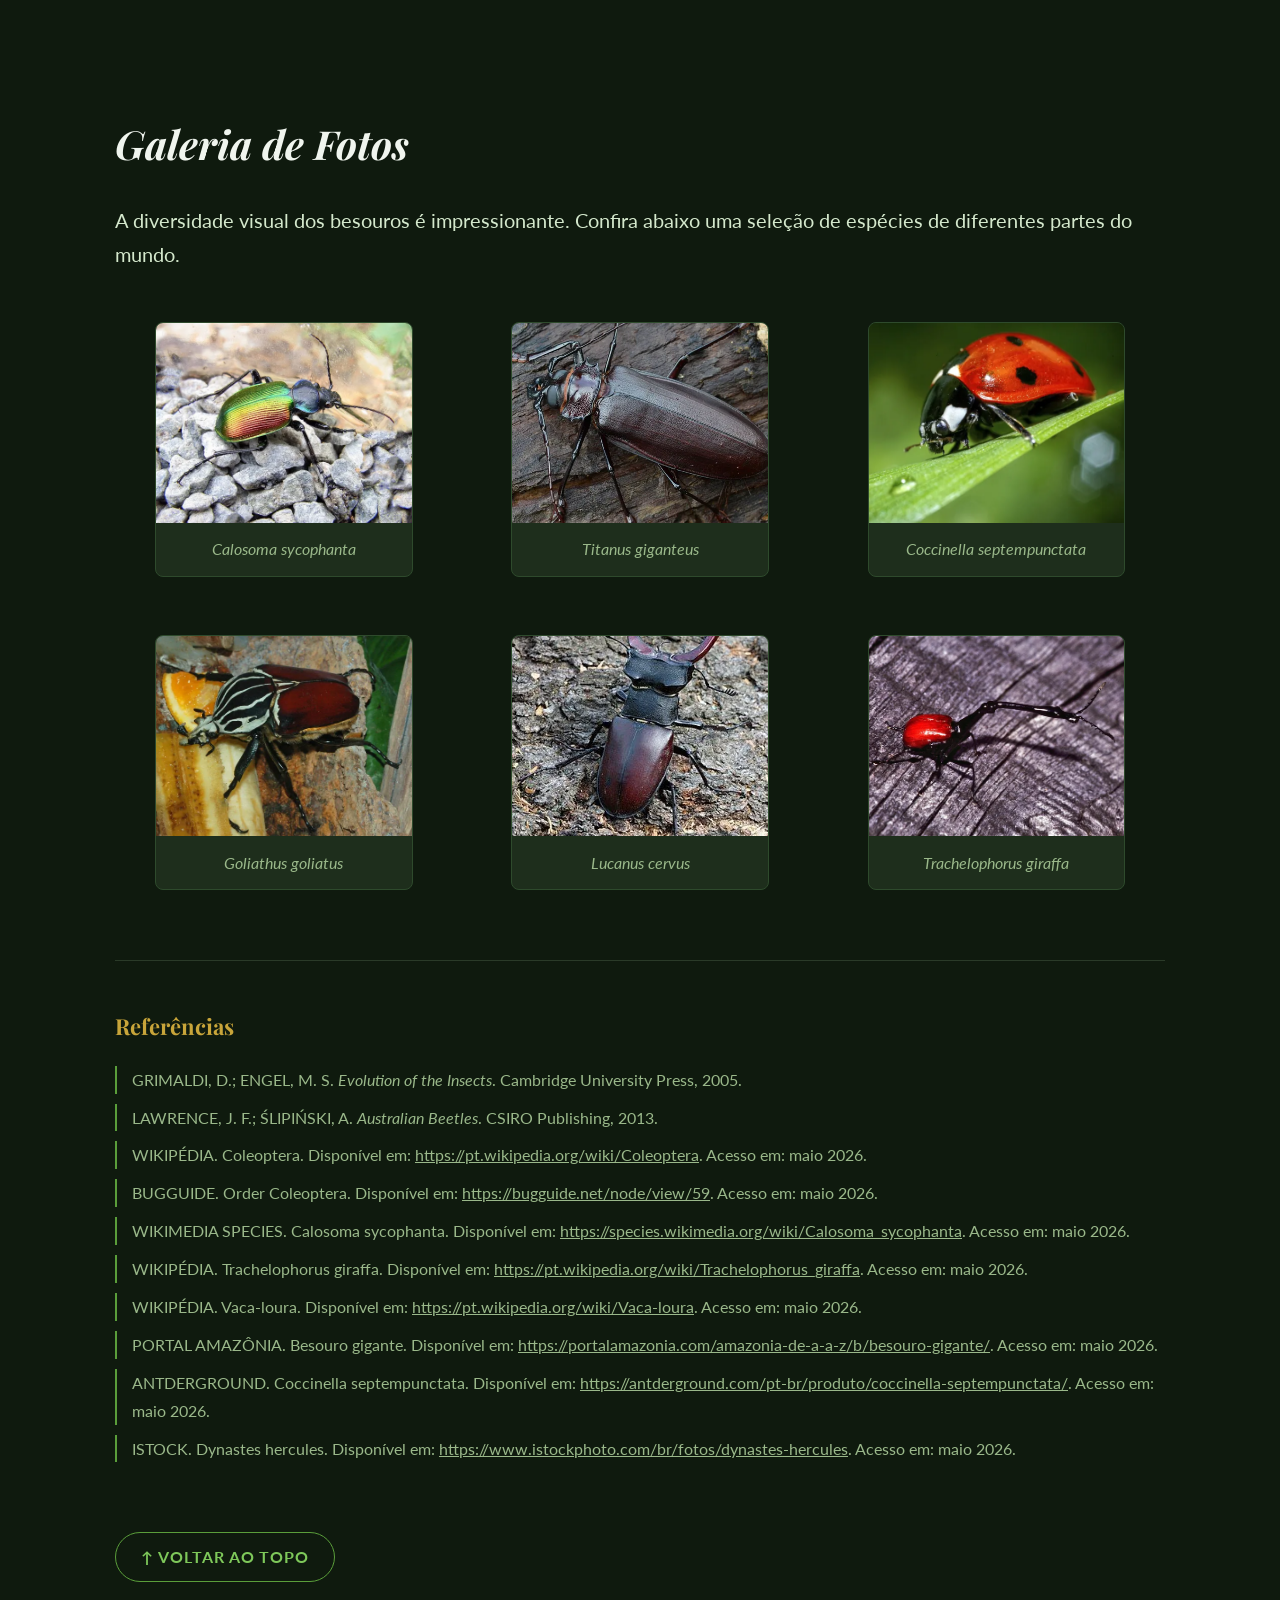
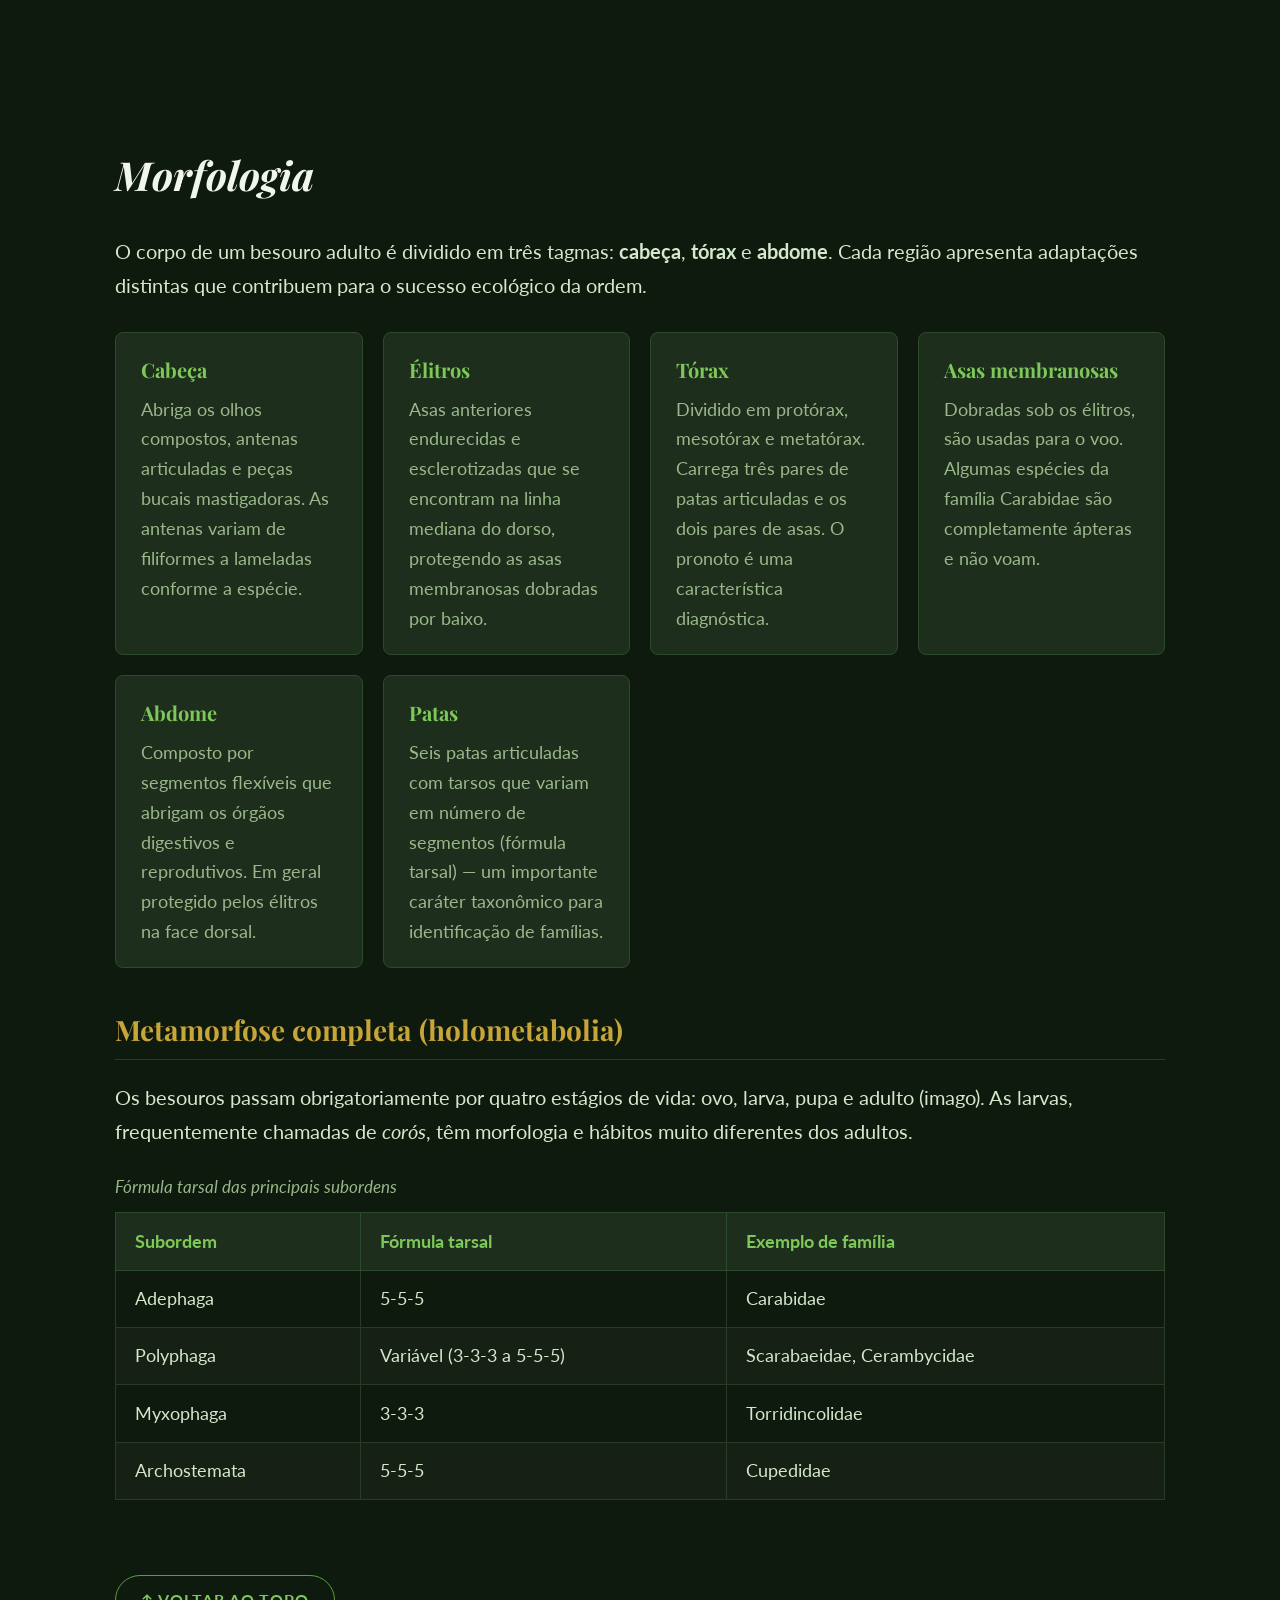
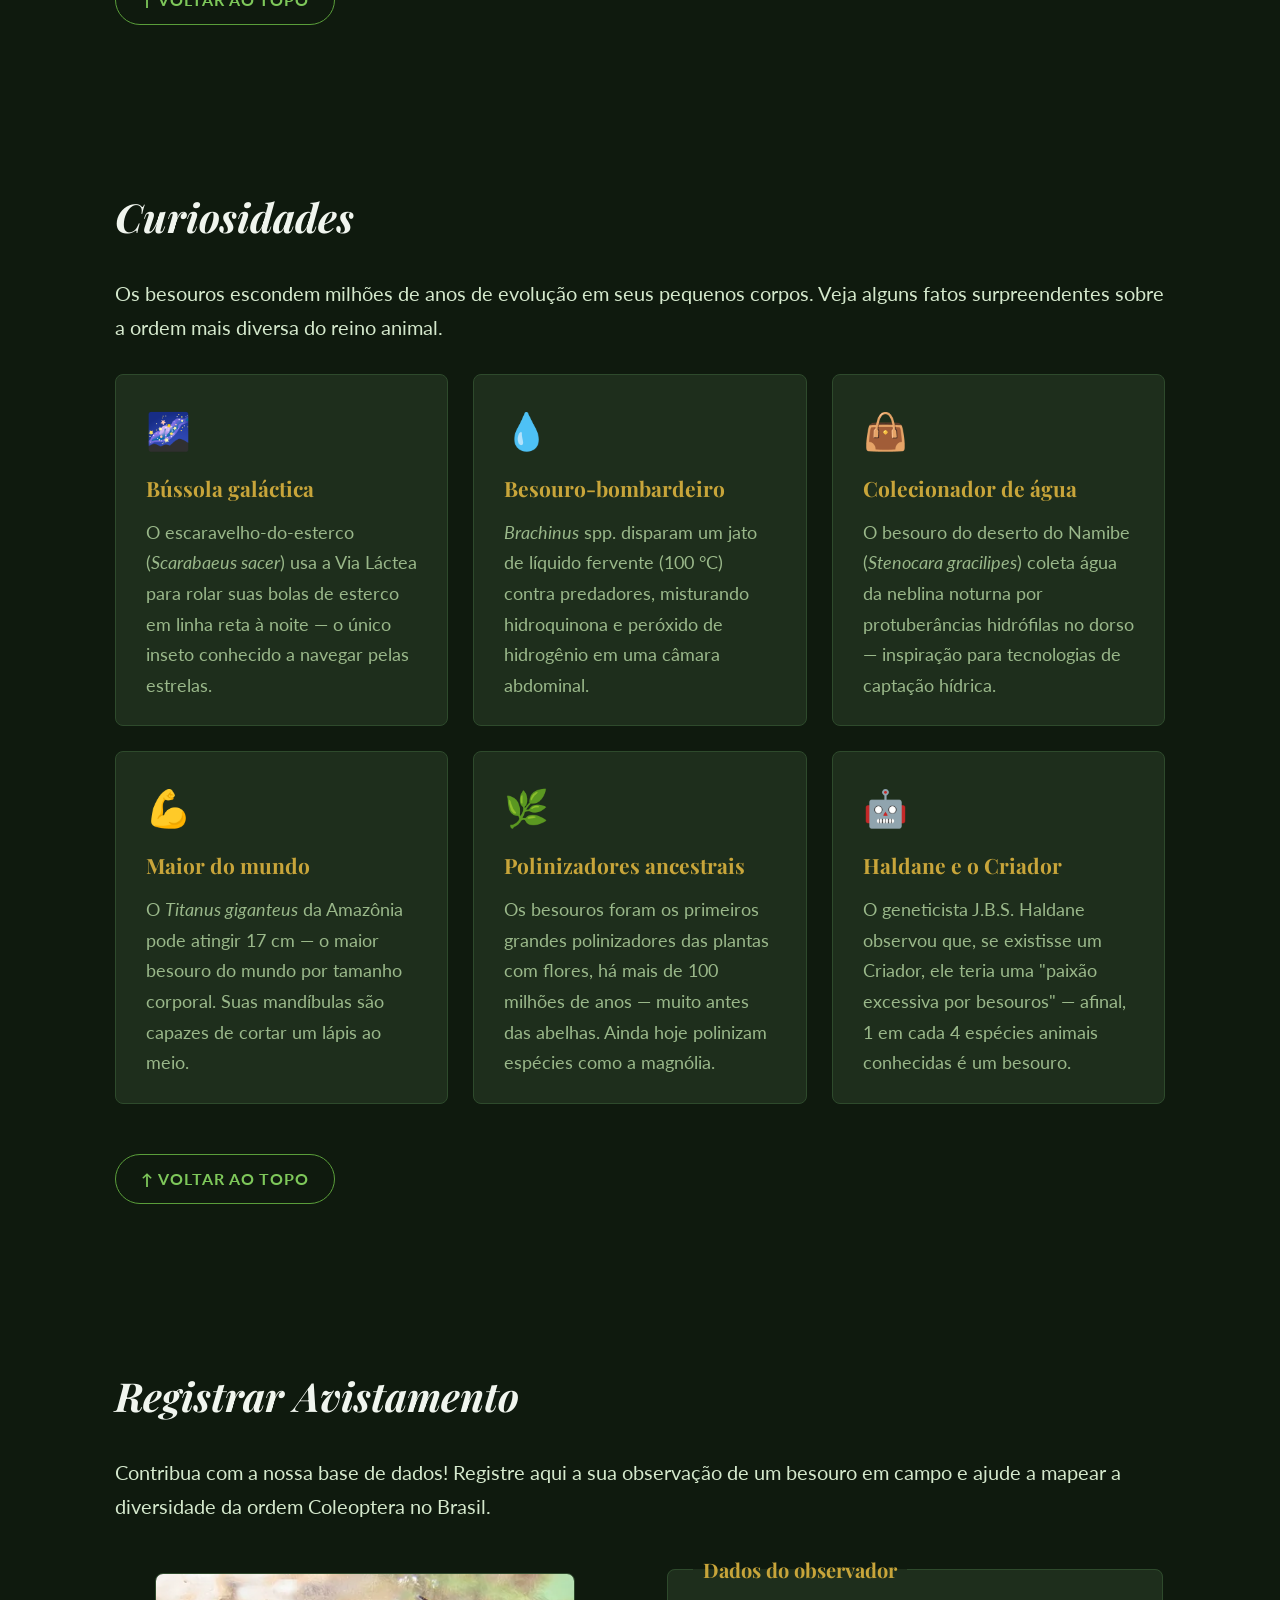
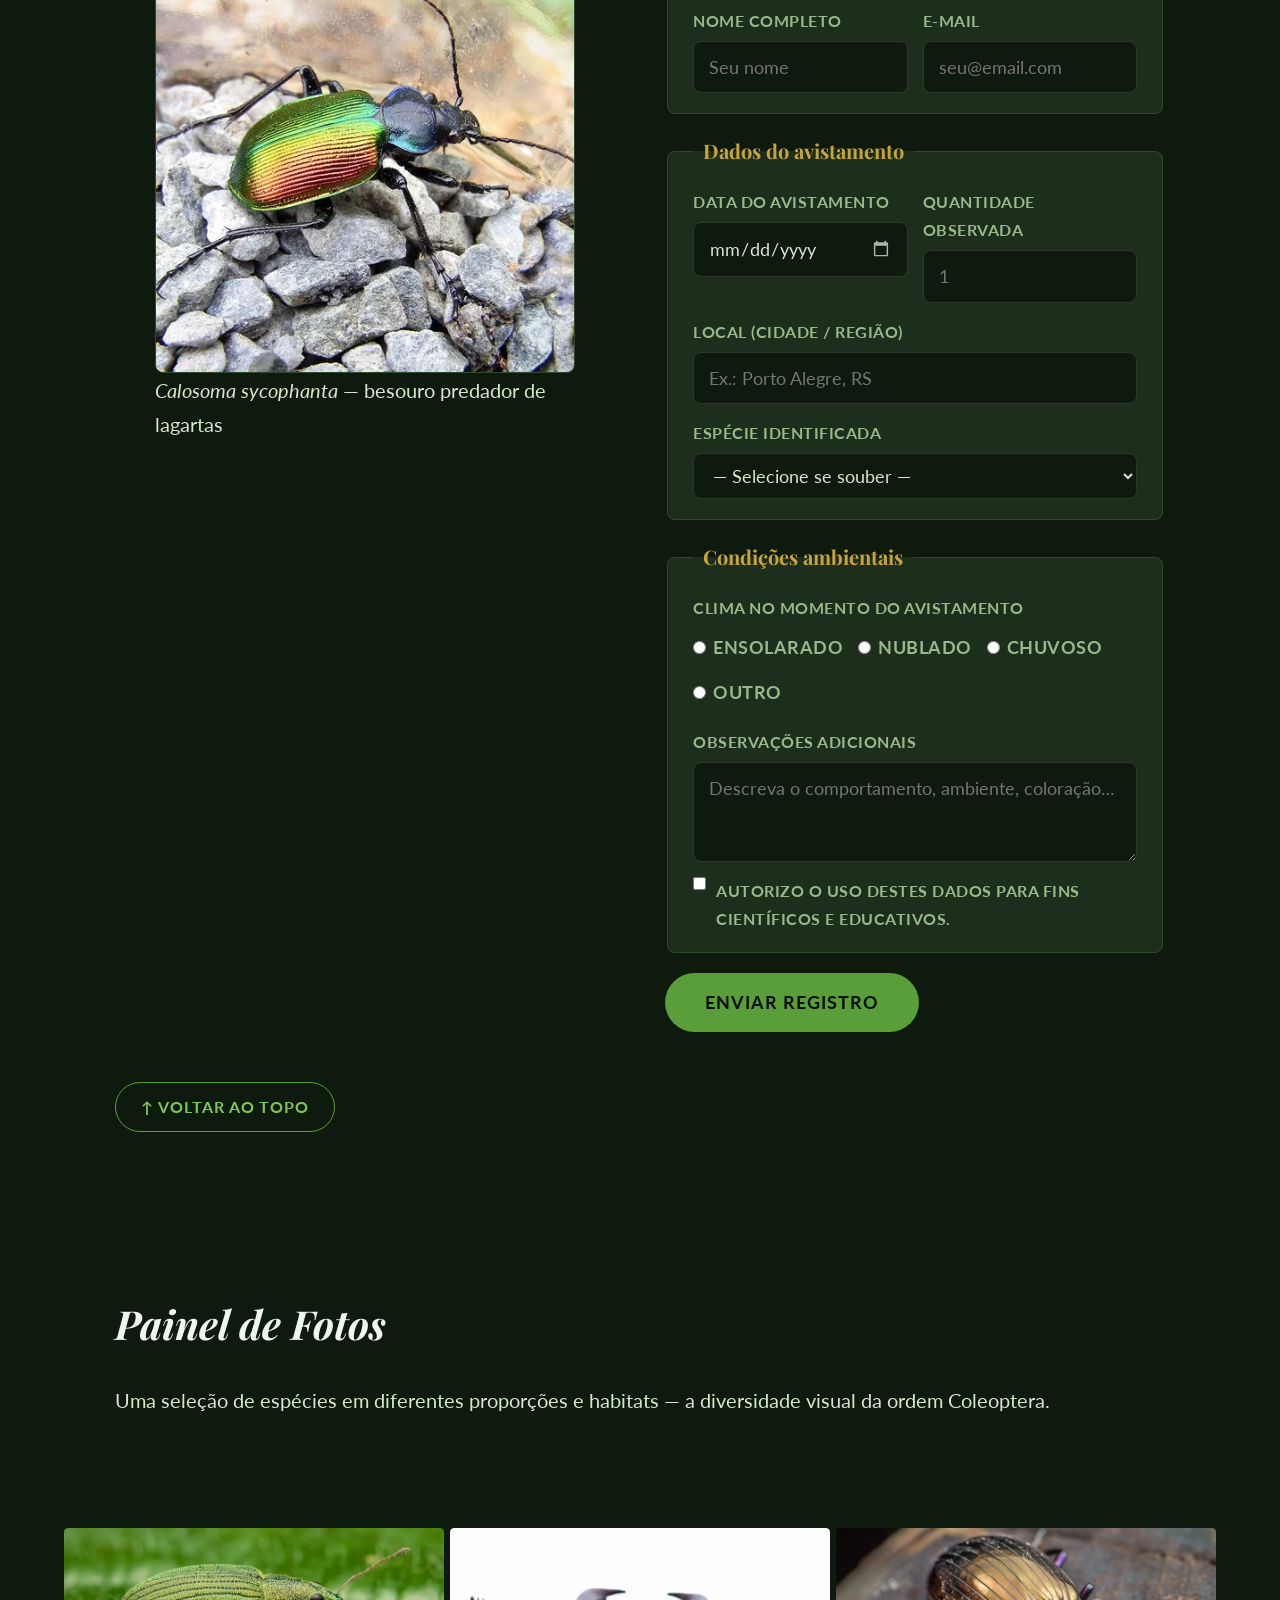
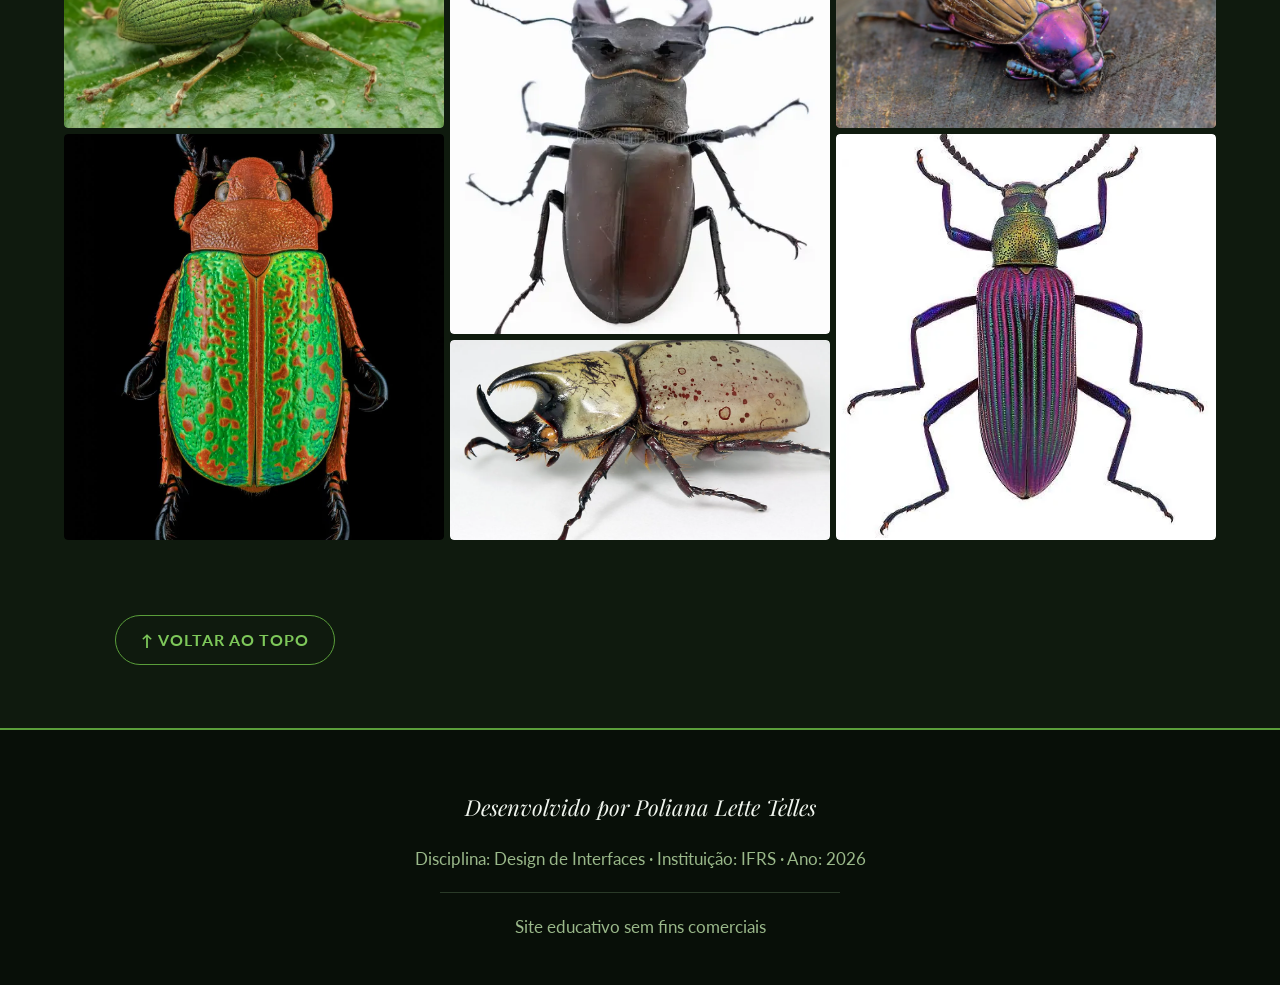
==== commit 99c8dc1b: "Add files via upload" ====
--- a/trabalho-3-interface-web/index.html
+++ b/trabalho-3-interface-web/index.html
@@ -1,470 +1,479 @@
-<!DOCTYPE html>
-<html lang="pt-br">
-  <head>
-    <meta charset="UTF-8" />
-    <meta name="viewport" content="width=device-width, initial-scale=1.0" />
-    <meta name="description" content="Conheça o fascinante mundo dos besouros (ordem Coleoptera): morfologia, galeria de espécies, curiosidades e muito mais." />
-    <meta name="author" content="Poliana Lette Telles" />
-    <meta name="robots" content="index, follow" />
-    <meta property="og:title" content="O Mundo dos Besouros" />
-    <meta property="og:description" content="Explore a ordem Coleoptera: mais de 400 mil espécies, morfologia, galeria e curiosidades sobre os besouros." />
-    <meta property="og:image" content="img/hercules.jpg" />
-    <meta property="og:type" content="website" />
-    <meta name="twitter:card" content="summary_large_image" />
-    <meta name="twitter:title" content="O Mundo dos Besouros" />
-    <meta name="twitter:description" content="Explore a ordem Coleoptera: morfologia, galeria e curiosidades sobre os besouros." />
-    <meta name="twitter:image" content="img/hercules.jpg" />
-    <title>O Mundo dos Besouros</title>
-    <link rel="preconnect" href="https://fonts.googleapis.com" />
-    <link rel="preconnect" href="https://fonts.gstatic.com" crossorigin />
-    <link rel="stylesheet" href="css/main.css" />
-  </head>
-
-  <body id="topo">
-    <div class="topo-fixo">
-      <header>
-        <img src="img/logo.png" alt="Logotipo: ilustração de um besouro" class="logo" width="72" height="72" fetchpriority="high" />
-        <div class="header-textos">
-          <h1>O Mundo dos Besouros</h1>
-          <p>Ordem Coleoptera</p>
-        </div>
-      </header>
-
-      <nav>
-        <ul>
-          <li><a href="#sobre">Sobre os Besouros</a></li>
-          <li><a href="#galeria">Galeria de Fotos</a></li>
-          <li><a href="#morfologia">Morfologia</a></li>
-          <li><a href="#curiosidades">Curiosidades</a></li>
-          <li><a href="#avistamento">Registrar Avistamento</a></li>
-          <li><a href="#painel">Painel de Fotos</a></li>
-        </ul>
-      </nav>
-    </div>
-
-    <main>
-
-      <div class="hero">
-        <div class="hero-conteudo">
-          <h2>O mundo fascinante dos <em>Coleoptera</em></h2>
-          <p>Com mais de 400 mil espécies descritas, os besouros são a ordem animal mais diversificada do planeta.</p>
-        </div>
-      </div>
-
-      <section id="sobre">
-        <div class="secao-container">
-          <h2>Sobre os Besouros</h2>
-
-          <div class="destaque-intro">
-            "Se um criador existe, ele tem uma paixão excessiva por besouros."
-            — atribuído ao biólogo J.B.S. Haldane, ao ser questionado sobre o
-            que a natureza revelaria acerca do Criador.
-          </div>
-
-          <h3>O que são os besouros?</h3>
-          <p>
-            Os besouros compõem a ordem <strong>Coleoptera</strong>, cujo nome
-            vem do grego <em>koleos</em> (bainha) e <em>pteron</em> (asa),
-            referindo-se ao par de asas anteriores endurecidas, chamadas
-            <strong>élitros</strong>, que protegem as asas membranosas por baixo.
-            Eles são insetos holometábolos, ou seja, passam por metamorfose
-            completa: ovo → larva → pupa → adulto.
-          </p>
-          <p>
-            Estima-se que existam mais de <strong>400 mil espécies</strong>
-            catalogadas, representando aproximadamente 40% de todos os insetos
-            conhecidos e cerca de 25% de todas as formas de vida animal descritas
-            pela ciência. Ocorrem em quase todos os ambientes do planeta, com
-            exceção dos oceanos e das regiões polares extremas.
-          </p>
-
-          <div class="figuras-grid">
-            <figure class="figura-card">
-              <img src="img/hercules.jpg" alt="Dynastes hercules, o besouro hércules, sobre um galho" width="600" height="400" loading="lazy" />
-              <figcaption><em>Dynastes hercules</em></figcaption>
-            </figure>
-            <figure class="figura-card">
-              <img src="img/joia.jpeg" alt="Chrysochroa fulgidissima, besouro joia metálico verde e vermelho" width="600" height="400" loading="lazy" />
-              <figcaption><em>Chrysochroa fulgidissima</em></figcaption>
-            </figure>
-          </div>
-
-          <h3>Classificação taxonômica</h3>
-          <p>
-            Os besouros pertencem ao filo Arthropoda, classe Insecta. Dentro de
-            Coleoptera, são divididos em quatro subordens principais:
-            <strong>Adephaga</strong>, <strong>Archostemata</strong>,
-            <strong>Myxophaga</strong> e <strong>Polyphaga</strong>. A subordem
-            Polyphaga é a mais diversa, contendo mais de 90% das espécies.
-          </p>
-
-          <table>
-            <caption>Classificação taxonômica dos besouros</caption>
-            <thead>
-              <tr>
-                <th scope="col">Nível taxonômico</th>
-                <th scope="col">Classificação</th>
-              </tr>
-            </thead>
-            <tbody>
-              <tr><td>Reino</td><td>Animalia</td></tr>
-              <tr><td>Filo</td><td>Arthropoda</td></tr>
-              <tr><td>Classe</td><td>Insecta</td></tr>
-              <tr><td>Ordem</td><td>Coleoptera</td></tr>
-              <tr><td>Subordens</td><td>Adephaga, Archostemata, Myxophaga, Polyphaga</td></tr>
-            </tbody>
-          </table>
-
-          <h3>Alimentação e habitat</h3>
-          <p>
-            Os besouros são extremamente versáteis quanto à dieta. Existem
-            espécies herbívoras, predadoras, detritívoras, fungívoras e
-            coprófagas. Essa plasticidade alimentar é um dos fatores que
-            explicam seu sucesso evolutivo.
-          </p>
-          <p>
-            Quanto ao habitat, podem ser encontrados em florestas tropicais,
-            desertos, campos, ambientes aquáticos de água doce, cavernas e
-            solos agrícolas.
-          </p>
-
-          <h3>Importância ecológica e econômica</h3>
-          <p>
-            Os besouros desempenham papéis ecológicos fundamentais nos
-            ecossistemas. Como polinizadores, decompositores e predadores,
-            participam ativamente dos ciclos de nutrientes e do controle
-            biológico de pragas. Espécies da família <strong>Coccinellidae</strong>
-            (joaninhas) são amplamente utilizadas na agricultura como agentes
-            de controle biológico, pois se alimentam de pulgões e cochonilhas.
-          </p>
-
-          <div class="curiosidade">
-            <p class="curiosidade-titulo">&#128161; Você sabia?</p>
-            <p>
-              O escaravelho-do-esterco (<em>Scarabaeus sacer</em>), sagrado para
-              os antigos egípcios, é capaz de rolar uma bola de esterco até
-              10 vezes o seu próprio peso e utiliza a Via Láctea como bússola
-              para se orientar à noite.
-            </p>
-          </div>
-
-          <a href="#topo" class="link-topo">&#8593; Voltar ao topo</a>
-        </div>
-      </section>
-
-      <section id="galeria">
-        <div class="secao-container">
-          <h2>Galeria de Fotos</h2>
-          <p>
-            A diversidade visual dos besouros é impressionante. Confira abaixo
-            uma seleção de espécies de diferentes partes do mundo.
-          </p>
-
-          <div class="galeria-grid">
-            <figure class="galeria-item">
-              <img src="img/calosoma-sycophanta.jpg" alt="Calosoma sycophanta, besouro predador com élitros metálicos" width="400" height="300" loading="lazy" />
-              <figcaption>Calosoma sycophanta</figcaption>
-            </figure>
-            <figure class="galeria-item">
-              <img src="img/titanus-giganteus.png" alt="Titanus giganteus, um dos maiores besouros do mundo" width="400" height="300" loading="lazy" />
-              <figcaption>Titanus giganteus</figcaption>
-            </figure>
-            <figure class="galeria-item">
-              <img src="img/joaninha.jpg" alt="Coccinella septempunctata, joaninha com sete pontos vermelha" width="400" height="300" loading="lazy" />
-              <figcaption>Coccinella septempunctata</figcaption>
-            </figure>
-            <figure class="galeria-item">
-              <img src="img/goliathus-goliatus.JPG" alt="Goliathus goliatus, um dos besouros mais pesados do mundo" width="400" height="300" loading="lazy" />
-              <figcaption>Goliathus goliatus</figcaption>
-            </figure>
-            <figure class="galeria-item">
-              <img src="img/lucanus-cervus.jpg" alt="Lucanus cervus, besouro veado macho com mandíbulas grandes" width="400" height="300" loading="lazy" />
-              <figcaption>Lucanus cervus</figcaption>
-            </figure>
-            <figure class="galeria-item">
-              <img src="img/trachelophorus-giraffa.jpg" alt="Trachelophorus giraffa, besouro girafa com pescoço alongado" width="400" height="300" loading="lazy" />
-              <figcaption>Trachelophorus giraffa</figcaption>
-            </figure>
-          </div>
-
-          <div class="referencias">
-            <p class="referencias-titulo">Referências</p>
-            <ul>
-              <li>GRIMALDI, D.; ENGEL, M. S. <em>Evolution of the Insects</em>. Cambridge University Press, 2005.</li>
-              <li>LAWRENCE, J. F.; ŚLIPIŃSKI, A. <em>Australian Beetles</em>. CSIRO Publishing, 2013.</li>
-              <li>WIKIPÉDIA. Coleoptera. Disponível em: <a href="https://pt.wikipedia.org/wiki/Coleoptera" target="_blank" rel="noopener noreferrer">https://pt.wikipedia.org/wiki/Coleoptera</a>. Acesso em: maio 2026.</li>
-              <li>BUGGUIDE. Order Coleoptera. Disponível em: <a href="https://bugguide.net/node/view/59" target="_blank" rel="noopener noreferrer">https://bugguide.net/node/view/59</a>. Acesso em: maio 2026.</li>
-              <li>WIKIMEDIA SPECIES. Calosoma sycophanta. Disponível em: <a href="https://species.wikimedia.org/wiki/Calosoma_sycophanta" target="_blank" rel="noopener noreferrer">https://species.wikimedia.org/wiki/Calosoma_sycophanta</a>. Acesso em: maio 2026.</li>
-              <li>WIKIPÉDIA. Trachelophorus giraffa. Disponível em: <a href="https://pt.wikipedia.org/wiki/Trachelophorus_giraffa" target="_blank" rel="noopener noreferrer">https://pt.wikipedia.org/wiki/Trachelophorus_giraffa</a>. Acesso em: maio 2026.</li>
-              <li>WIKIPÉDIA. Vaca-loura. Disponível em: <a href="https://pt.wikipedia.org/wiki/Vaca-loura" target="_blank" rel="noopener noreferrer">https://pt.wikipedia.org/wiki/Vaca-loura</a>. Acesso em: maio 2026.</li>
-              <li>PORTAL AMAZÔNIA. Besouro gigante. Disponível em: <a href="https://portalamazonia.com/amazonia-de-a-a-z/b/besouro-gigante/" target="_blank" rel="noopener noreferrer">https://portalamazonia.com/amazonia-de-a-a-z/b/besouro-gigante/</a>. Acesso em: maio 2026.</li>
-              <li>ANTDERGROUND. Coccinella septempunctata. Disponível em: <a href="https://antderground.com/pt-br/produto/coccinella-septempunctata/" target="_blank" rel="noopener noreferrer">https://antderground.com/pt-br/produto/coccinella-septempunctata/</a>. Acesso em: maio 2026.</li>
-              <li>ISTOCK. Dynastes hercules. Disponível em: <a href="https://www.istockphoto.com/br/fotos/dynastes-hercules" target="_blank" rel="noopener noreferrer">https://www.istockphoto.com/br/fotos/dynastes-hercules</a>. Acesso em: maio 2026.</li>
-            </ul>
-          </div>
-
-          <a href="#topo" class="link-topo">&#8593; Voltar ao topo</a>
-        </div>
-      </section>
-
-      <section id="morfologia">
-        <div class="secao-container">
-          <h2>Morfologia</h2>
-          <p>
-            O corpo de um besouro adulto é dividido em três tagmas: <strong>cabeça</strong>,
-            <strong>tórax</strong> e <strong>abdome</strong>. Cada região apresenta
-            adaptações distintas que contribuem para o sucesso ecológico da ordem.
-          </p>
-
-          <div class="morfologia-lista">
-            <div class="morfologia-item">
-              <h3>Cabeça</h3>
-              <p>Abriga os olhos compostos, antenas articuladas e peças bucais mastigadoras. As antenas variam de filiformes a lameladas conforme a espécie.</p>
-            </div>
-            <div class="morfologia-item">
-              <h3>Élitros</h3>
-              <p>Asas anteriores endurecidas e esclerotizadas que se encontram na linha mediana do dorso, protegendo as asas membranosas dobradas por baixo.</p>
-            </div>
-            <div class="morfologia-item">
-              <h3>Tórax</h3>
-              <p>Dividido em protórax, mesotórax e metatórax. Carrega três pares de patas articuladas e os dois pares de asas. O pronoto é uma característica diagnóstica.</p>
-            </div>
-            <div class="morfologia-item">
-              <h3>Asas membranosas</h3>
-              <p>Dobradas sob os élitros, são usadas para o voo. Algumas espécies da família Carabidae são completamente ápteras e não voam.</p>
-            </div>
-            <div class="morfologia-item">
-              <h3>Abdome</h3>
-              <p>Composto por segmentos flexíveis que abrigam os órgãos digestivos e reprodutivos. Em geral protegido pelos élitros na face dorsal.</p>
-            </div>
-            <div class="morfologia-item">
-              <h3>Patas</h3>
-              <p>Seis patas articuladas com tarsos que variam em número de segmentos (fórmula tarsal) — um importante caráter taxonômico para identificação de famílias.</p>
-            </div>
-          </div>
-
-          <h3>Metamorfose completa (holometabolia)</h3>
-          <p>
-            Os besouros passam obrigatoriamente por quatro estágios de vida:
-            ovo, larva, pupa e adulto (imago). As larvas, frequentemente chamadas
-            de <em>corós</em>, têm morfologia e hábitos muito diferentes dos adultos.
-          </p>
-
-          <table>
-            <caption>Fórmula tarsal das principais subordens</caption>
-            <thead>
-              <tr>
-                <th scope="col">Subordem</th>
-                <th scope="col">Fórmula tarsal</th>
-                <th scope="col">Exemplo de família</th>
-              </tr>
-            </thead>
-            <tbody>
-              <tr><td>Adephaga</td><td>5-5-5</td><td>Carabidae</td></tr>
-              <tr><td>Polyphaga</td><td>Variável (3-3-3 a 5-5-5)</td><td>Scarabaeidae, Cerambycidae</td></tr>
-              <tr><td>Myxophaga</td><td>3-3-3</td><td>Torridincolidae</td></tr>
-              <tr><td>Archostemata</td><td>5-5-5</td><td>Cupedidae</td></tr>
-            </tbody>
-          </table>
-
-          <a href="#topo" class="link-topo">&#8593; Voltar ao topo</a>
-        </div>
-      </section>
-
-      <section id="curiosidades">
-        <div class="secao-container">
-          <h2>Curiosidades</h2>
-          <p>Os besouros escondem milhões de anos de evolução em seus pequenos corpos. Veja alguns fatos surpreendentes sobre a ordem mais diversa do reino animal.</p>
-
-          <div class="curiosidades-grid">
-            <div class="curiosidade-card">
-              <span class="icone">&#127756;</span>
-              <h3>Bússola galáctica</h3>
-              <p>O escaravelho-do-esterco (<em>Scarabaeus sacer</em>) usa a Via Láctea para rolar suas bolas de esterco em linha reta à noite — o único inseto conhecido a navegar pelas estrelas.</p>
-            </div>
-            <div class="curiosidade-card">
-              <span class="icone">&#128167;</span>
-              <h3>Besouro-bombardeiro</h3>
-              <p><em>Brachinus</em> spp. disparam um jato de líquido fervente (100 °C) contra predadores, misturando hidroquinona e peróxido de hidrogênio em uma câmara abdominal.</p>
-            </div>
-            <div class="curiosidade-card">
-              <span class="icone">&#128092;</span>
-              <h3>Colecionador de água</h3>
-              <p>O besouro do deserto do Namibe (<em>Stenocara gracilipes</em>) coleta água da neblina noturna por protuberâncias hidrófilas no dorso — inspiração para tecnologias de captação hídrica.</p>
-            </div>
-            <div class="curiosidade-card">
-              <span class="icone">&#128170;</span>
-              <h3>Maior do mundo</h3>
-              <p>O <em>Titanus giganteus</em> da Amazônia pode atingir 17 cm — o maior besouro do mundo por tamanho corporal. Suas mandíbulas são capazes de cortar um lápis ao meio.</p>
-            </div>
-            <div class="curiosidade-card">
-              <span class="icone">&#127807;</span>
-              <h3>Polinizadores ancestrais</h3>
-              <p>Os besouros foram os primeiros grandes polinizadores das plantas com flores, há mais de 100 milhões de anos — muito antes das abelhas. Ainda hoje polinizam espécies como a magnólia.</p>
-            </div>
-            <div class="curiosidade-card">
-              <span class="icone">&#129302;</span>
-              <h3>Haldane e o Criador</h3>
-              <p>O geneticista J.B.S. Haldane observou que, se existisse um Criador, ele teria uma "paixão excessiva por besouros" — afinal, 1 em cada 4 espécies animais conhecidas é um besouro.</p>
-            </div>
-          </div>
-
-          <a href="#topo" class="link-topo">&#8593; Voltar ao topo</a>
-        </div>
-      </section>
-
-      <section id="avistamento">
-        <div class="secao-container">
-          <h2>Registrar Avistamento</h2>
-          <p>
-            Contribua com a nossa base de dados! Registre aqui a sua observação
-            de um besouro em campo e ajude a mapear a diversidade da ordem
-            Coleoptera no Brasil.
-          </p>
-
-          <div class="avistamento-grid">
-
-            <figure class="avistamento-figura">
-              <img
-                src="img/calosoma-sycophanta.jpg"
-                alt="Calosoma sycophanta em ambiente natural, besouro predador com élitros metálicos esverdeados"
-                width="800"
-                height="600"
-                loading="lazy"
-              />
-              <figcaption><em>Calosoma sycophanta</em> — besouro predador de lagartas</figcaption>
-            </figure>
-
-            <form class="form-avistamento" action="#" method="post" novalidate>
-
-              <fieldset>
-                <legend>Dados do observador</legend>
-                <div class="form-grupo">
-                  <div class="form-campo">
-                    <label for="nome">Nome completo</label>
-                    <input type="text" id="nome" name="nome" placeholder="Seu nome" required />
-                  </div>
-                  <div class="form-campo">
-                    <label for="email">E-mail</label>
-                    <input type="email" id="email" name="email" placeholder="seu@email.com" required />
-                  </div>
-                </div>
-              </fieldset>
-
-              <fieldset>
-                <legend>Dados do avistamento</legend>
-                <div class="form-grupo">
-                  <div class="form-campo">
-                    <label for="data">Data do avistamento</label>
-                    <input type="date" id="data" name="data" required />
-                  </div>
-                  <div class="form-campo">
-                    <label for="quantidade">Quantidade observada</label>
-                    <input type="number" id="quantidade" name="quantidade" min="1" max="9999" placeholder="1" />
-                  </div>
-                  <div class="form-campo campo-largo">
-                    <label for="local">Local (cidade / região)</label>
-                    <input type="text" id="local" name="local" placeholder="Ex.: Porto Alegre, RS" required />
-                  </div>
-                  <div class="form-campo campo-largo">
-                    <label for="especie">Espécie identificada</label>
-                    <select id="especie" name="especie">
-                      <option value="">— Selecione se souber —</option>
-                      <option value="calosoma">Calosoma sycophanta</option>
-                      <option value="titanus">Titanus giganteus</option>
-                      <option value="coccinella">Coccinella septempunctata</option>
-                      <option value="goliathus">Goliathus goliatus</option>
-                      <option value="lucanus">Lucanus cervus</option>
-                      <option value="trachelophorus">Trachelophorus giraffa</option>
-                      <option value="dynastes">Dynastes hercules</option>
-                      <option value="outra">Outra / não identificada</option>
-                    </select>
-                  </div>
-                </div>
-              </fieldset>
-
-              <fieldset>
-                <legend>Condições ambientais</legend>
-                <div class="form-grupo">
-                  <div class="form-campo campo-largo">
-                    <label>Clima no momento do avistamento</label>
-                    <div class="radio-grupo">
-                      <label class="radio-opcao">
-                        <input type="radio" name="clima" value="ensolarado" /> Ensolarado
-                      </label>
-                      <label class="radio-opcao">
-                        <input type="radio" name="clima" value="nublado" /> Nublado
-                      </label>
-                      <label class="radio-opcao">
-                        <input type="radio" name="clima" value="chuvoso" /> Chuvoso
-                      </label>
-                      <label class="radio-opcao">
-                        <input type="radio" name="clima" value="outro" /> Outro
-                      </label>
-                    </div>
-                  </div>
-                  <div class="form-campo campo-largo">
-                    <label for="observacoes">Observações adicionais</label>
-                    <textarea id="observacoes" name="observacoes" placeholder="Descreva o comportamento, ambiente, coloração…"></textarea>
-                  </div>
-                  <div class="checkbox-campo">
-                    <input type="checkbox" id="aceite" name="aceite" required />
-                    <label for="aceite">Autorizo o uso destes dados para fins científicos e educativos.</label>
-                  </div>
-                </div>
-              </fieldset>
-
-              <button type="submit" class="btn-enviar">Enviar registro</button>
-            </form>
-
-          </div>
-
-          <a href="#topo" class="link-topo">&#8593; Voltar ao topo</a>
-        </div>
-      </section>
-
-      <section id="painel">
-        <div class="secao-container">
-          <h2>Painel de Fotos</h2>
-          <p>Uma seleção de espécies em diferentes proporções e habitats — a diversidade visual da ordem Coleoptera.</p>
-        </div>
-
-        <div class="painel-wrapper">
-          <div class="painel-grid">
-            <div class="painel-item painel-foto-6">
-              <img src="img/besouro-6.jpeg" alt="Besouro de grande porte fotografado em vista vertical" width="1440" height="2081" loading="lazy" />
-            </div>
-            <div class="painel-item painel-foto-1">
-              <img src="img/besouro-1.jpeg" alt="Besouro pousado sobre uma superfície, vista aproximada" width="1600" height="1066" loading="lazy" />
-            </div>
-            <div class="painel-item painel-foto-2">
-              <img src="img/besouro-2.jpeg" alt="Besouro com élitros coloridos em ambiente natural" width="1600" height="1066" loading="lazy" />
-            </div>
-            <div class="painel-item painel-foto-4">
-              <img src="img/besouro-4.jpeg" alt="Besouro visto de cima em close vertical" width="600" height="900" loading="lazy" />
-            </div>
-            <div class="painel-item painel-foto-3">
-              <img src="img/besouro-3.jpeg" alt="Besouro sobre uma folha verde" width="1200" height="800" loading="lazy" />
-            </div>
-            <div class="painel-item painel-foto-5">
-              <img src="img/besouro-5.jpeg" alt="Besouro de corpo alongado em vista frontal" width="466" height="612" loading="lazy" />
-            </div>
-          </div>
-        </div>
-
-        <div class="secao-container painel-link">
-          <a href="#topo" class="link-topo">&#8593; Voltar ao topo</a>
-        </div>
-      </section>
-
-    </main>
-
-    <footer>
-      <p class="footer-nome">Desenvolvido por Poliana Lette Telles</p>
-      <p>Disciplina: Design de Interfaces &middot; Instituição: IFRS &middot; Ano: 2026</p>
-      <hr />
-      <p>Site educativo sem fins comerciais</p>
-    </footer>
-
-  </body>
-</html>
+<!DOCTYPE html>
+<html lang="pt-br">
+  <head>
+    <meta charset="UTF-8" />
+    <meta name="viewport" content="width=device-width, initial-scale=1.0" />
+    <meta name="description" content="Conheça o fascinante mundo dos besouros (ordem Coleoptera): morfologia, galeria de espécies, curiosidades, classificação e importância ecológica desses insetos." />
+    <meta name="author" content="Poliana Lette Telles" />
+    <meta name="robots" content="index, follow" />
+    <link rel="canonical" href="https://polianatelles.github.io/Design-de-Interfaces/trabalho-3-interface-web/" />
+    <link rel="icon" href="img/logo.png" type="image/png" />
+    <link rel="apple-touch-icon" href="img/logo.png" />
+    <meta property="og:title" content="O Mundo dos Besouros" />
+    <meta property="og:description" content="Explore a ordem Coleoptera: mais de 400 mil espécies, morfologia, galeria e curiosidades sobre os besouros." />
+    <meta property="og:image" content="img/hercules.jpg" />
+    <meta property="og:type" content="website" />
+    <meta name="twitter:card" content="summary_large_image" />
+    <meta name="twitter:title" content="O Mundo dos Besouros" />
+    <meta name="twitter:description" content="Explore a ordem Coleoptera: morfologia, galeria e curiosidades sobre os besouros." />
+    <meta name="twitter:image" content="img/hercules.jpg" />
+    <title>O Mundo dos Besouros | Ordem Coleoptera</title>
+    <link rel="preconnect" href="https://fonts.googleapis.com" />
+    <link rel="preconnect" href="https://fonts.gstatic.com" crossorigin />
+    <link rel="preload" as="image" href="img/logo.webp" fetchpriority="high" />
+    <link rel="preload" as="style" href="https://fonts.googleapis.com/css2?family=Playfair+Display:ital,wght@0,400;0,700;1,400&family=Lato:wght@400;700&display=swap" />
+    <link rel="stylesheet" href="https://fonts.googleapis.com/css2?family=Playfair+Display:ital,wght@0,400;0,700;1,400&family=Lato:wght@400;700&display=swap" media="print" onload="this.media='all'" />
+    <noscript><link rel="stylesheet" href="https://fonts.googleapis.com/css2?family=Playfair+Display:ital,wght@0,400;0,700;1,400&family=Lato:wght@400;700&display=swap" /></noscript>
+    <link rel="stylesheet" href="css/main.css" />
+  </head>
+
+  <body id="topo">
+    <div class="topo-fixo">
+      <header>
+        <img src="img/logo.webp" alt="Logotipo: ilustração de um besouro" class="logo" width="72" height="72" fetchpriority="high" />
+        <div class="header-textos">
+          <h1>O Mundo dos Besouros</h1>
+          <p>Ordem Coleoptera</p>
+        </div>
+      </header>
+
+      <nav>
+        <ul>
+          <li><a href="#sobre">Sobre os Besouros</a></li>
+          <li><a href="#galeria">Galeria de Fotos</a></li>
+          <li><a href="#morfologia">Morfologia</a></li>
+          <li><a href="#curiosidades">Curiosidades</a></li>
+          <li><a href="#avistamento">Registrar Avistamento</a></li>
+          <li><a href="#painel">Painel de Fotos</a></li>
+        </ul>
+      </nav>
+    </div>
+
+    <main>
+
+      <div class="hero">
+        <div class="hero-conteudo">
+          <h2>O mundo fascinante dos <em>Coleoptera</em></h2>
+          <p>Com mais de 400 mil espécies descritas, os besouros são a ordem animal mais diversificada do planeta.</p>
+        </div>
+      </div>
+
+      <section id="sobre">
+        <div class="secao-container">
+          <h2>Sobre os Besouros</h2>
+
+          <div class="destaque-intro">
+            "Se um criador existe, ele tem uma paixão excessiva por besouros."
+            — atribuído ao biólogo J.B.S. Haldane, ao ser questionado sobre o
+            que a natureza revelaria acerca do Criador.
+          </div>
+
+          <h3>O que são os besouros?</h3>
+          <p>
+            Os besouros compõem a ordem <strong>Coleoptera</strong>, cujo nome
+            vem do grego <em>koleos</em> (bainha) e <em>pteron</em> (asa),
+            referindo-se ao par de asas anteriores endurecidas, chamadas
+            <strong>élitros</strong>, que protegem as asas membranosas por baixo.
+            Eles são insetos holometábolos, ou seja, passam por metamorfose
+            completa: ovo → larva → pupa → adulto.
+          </p>
+          <p>
+            Estima-se que existam mais de <strong>400 mil espécies</strong>
+            catalogadas, representando aproximadamente 40% de todos os insetos
+            conhecidos e cerca de 25% de todas as formas de vida animal descritas
+            pela ciência. Ocorrem em quase todos os ambientes do planeta, com
+            exceção dos oceanos e das regiões polares extremas.
+          </p>
+
+          <div class="figuras-grid">
+            <figure class="figura-card">
+              <img src="img/hercules.webp" srcset="img/hercules-sm.webp 600w, img/hercules.webp 612w" sizes="(max-width: 700px) 100vw, 520px" alt="Dynastes hercules, o besouro hércules, sobre um galho" width="600" height="400" />
+              <figcaption><em>Dynastes hercules</em></figcaption>
+            </figure>
+            <figure class="figura-card">
+              <img src="img/joia.webp" srcset="img/joia-sm.webp 600w, img/joia.webp 1600w" sizes="(max-width: 700px) 100vw, 520px" alt="Chrysochroa fulgidissima, besouro joia metálico verde e vermelho" width="600" height="400" />
+              <figcaption><em>Chrysochroa fulgidissima</em></figcaption>
+            </figure>
+          </div>
+
+          <h3>Classificação taxonômica</h3>
+          <p>
+            Os besouros pertencem ao filo Arthropoda, classe Insecta. Dentro de
+            Coleoptera, são divididos em quatro subordens principais:
+            <strong>Adephaga</strong>, <strong>Archostemata</strong>,
+            <strong>Myxophaga</strong> e <strong>Polyphaga</strong>. A subordem
+            Polyphaga é a mais diversa, contendo mais de 90% das espécies.
+          </p>
+
+          <table>
+            <caption>Classificação taxonômica dos besouros</caption>
+            <thead>
+              <tr>
+                <th scope="col">Nível taxonômico</th>
+                <th scope="col">Classificação</th>
+              </tr>
+            </thead>
+            <tbody>
+              <tr><td>Reino</td><td>Animalia</td></tr>
+              <tr><td>Filo</td><td>Arthropoda</td></tr>
+              <tr><td>Classe</td><td>Insecta</td></tr>
+              <tr><td>Ordem</td><td>Coleoptera</td></tr>
+              <tr><td>Subordens</td><td>Adephaga, Archostemata, Myxophaga, Polyphaga</td></tr>
+            </tbody>
+          </table>
+
+          <h3>Alimentação e habitat</h3>
+          <p>
+            Os besouros são extremamente versáteis quanto à dieta. Existem
+            espécies herbívoras, predadoras, detritívoras, fungívoras e
+            coprófagas. Essa plasticidade alimentar é um dos fatores que
+            explicam seu sucesso evolutivo.
+          </p>
+          <p>
+            Quanto ao habitat, podem ser encontrados em florestas tropicais,
+            desertos, campos, ambientes aquáticos de água doce, cavernas e
+            solos agrícolas.
+          </p>
+
+          <h3>Importância ecológica e econômica</h3>
+          <p>
+            Os besouros desempenham papéis ecológicos fundamentais nos
+            ecossistemas. Como polinizadores, decompositores e predadores,
+            participam ativamente dos ciclos de nutrientes e do controle
+            biológico de pragas. Espécies da família <strong>Coccinellidae</strong>
+            (joaninhas) são amplamente utilizadas na agricultura como agentes
+            de controle biológico, pois se alimentam de pulgões e cochonilhas.
+          </p>
+
+          <div class="curiosidade">
+            <p class="curiosidade-titulo">&#128161; Você sabia?</p>
+            <p>
+              O escaravelho-do-esterco (<em>Scarabaeus sacer</em>), sagrado para
+              os antigos egípcios, é capaz de rolar uma bola de esterco até
+              10 vezes o seu próprio peso e utiliza a Via Láctea como bússola
+              para se orientar à noite.
+            </p>
+          </div>
+
+          <a href="#topo" class="link-topo">&#8593; Voltar ao topo</a>
+        </div>
+      </section>
+
+      <section id="galeria">
+        <div class="secao-container">
+          <h2>Galeria de Fotos</h2>
+          <p>
+            A diversidade visual dos besouros é impressionante. Confira abaixo
+            uma seleção de espécies de diferentes partes do mundo.
+          </p>
+
+          <div class="galeria-grid">
+            <figure class="galeria-item">
+              <img src="img/calosoma-sycophanta.webp" srcset="img/calosoma-sycophanta-sm.webp 600w, img/calosoma-sycophanta.webp 1600w" sizes="(max-width: 700px) 100vw, 350px" alt="Calosoma sycophanta, besouro predador com élitros metálicos" width="400" height="300" loading="lazy" />
+              <figcaption>Calosoma sycophanta</figcaption>
+            </figure>
+            <figure class="galeria-item">
+              <img src="img/titanus-giganteus.webp" srcset="img/titanus-giganteus-sm.webp 600w, img/titanus-giganteus.webp 865w" sizes="(max-width: 700px) 100vw, 350px" alt="Titanus giganteus, um dos maiores besouros do mundo" width="400" height="300" loading="lazy" />
+              <figcaption>Titanus giganteus</figcaption>
+            </figure>
+            <figure class="galeria-item">
+              <img src="img/joaninha.webp" srcset="img/joaninha-sm.webp 600w, img/joaninha.webp 1417w" sizes="(max-width: 700px) 100vw, 350px" alt="Coccinella septempunctata, joaninha com sete pontos vermelha" width="400" height="300" loading="lazy" />
+              <figcaption>Coccinella septempunctata</figcaption>
+            </figure>
+            <figure class="galeria-item">
+              <img src="img/goliathus-goliatus.webp" srcset="img/goliathus-goliatus-sm.webp 600w, img/goliathus-goliatus.webp 960w" sizes="(max-width: 700px) 100vw, 350px" alt="Goliathus goliatus, um dos besouros mais pesados do mundo" width="400" height="300" loading="lazy" />
+              <figcaption>Goliathus goliatus</figcaption>
+            </figure>
+            <figure class="galeria-item">
+              <img src="img/lucanus-cervus.webp" alt="Lucanus cervus, besouro veado macho com mandíbulas grandes" width="400" height="300" loading="lazy" />
+              <figcaption>Lucanus cervus</figcaption>
+            </figure>
+            <figure class="galeria-item">
+              <img src="img/trachelophorus-giraffa.webp" srcset="img/trachelophorus-giraffa-sm.webp 600w, img/trachelophorus-giraffa.webp 1600w" sizes="(max-width: 700px) 100vw, 350px" alt="Trachelophorus giraffa, besouro girafa com pescoço alongado" width="400" height="300" loading="lazy" />
+              <figcaption>Trachelophorus giraffa</figcaption>
+            </figure>
+          </div>
+
+          <div class="referencias">
+            <p class="referencias-titulo">Referências</p>
+            <ul>
+              <li>GRIMALDI, D.; ENGEL, M. S. <em>Evolution of the Insects</em>. Cambridge University Press, 2005.</li>
+              <li>LAWRENCE, J. F.; ŚLIPIŃSKI, A. <em>Australian Beetles</em>. CSIRO Publishing, 2013.</li>
+              <li>WIKIPÉDIA. Coleoptera. Disponível em: <a href="https://pt.wikipedia.org/wiki/Coleoptera" target="_blank" rel="noopener noreferrer">https://pt.wikipedia.org/wiki/Coleoptera</a>. Acesso em: maio 2026.</li>
+              <li>BUGGUIDE. Order Coleoptera. Disponível em: <a href="https://bugguide.net/node/view/59" target="_blank" rel="noopener noreferrer">https://bugguide.net/node/view/59</a>. Acesso em: maio 2026.</li>
+              <li>WIKIMEDIA SPECIES. Calosoma sycophanta. Disponível em: <a href="https://species.wikimedia.org/wiki/Calosoma_sycophanta" target="_blank" rel="noopener noreferrer">https://species.wikimedia.org/wiki/Calosoma_sycophanta</a>. Acesso em: maio 2026.</li>
+              <li>WIKIPÉDIA. Trachelophorus giraffa. Disponível em: <a href="https://pt.wikipedia.org/wiki/Trachelophorus_giraffa" target="_blank" rel="noopener noreferrer">https://pt.wikipedia.org/wiki/Trachelophorus_giraffa</a>. Acesso em: maio 2026.</li>
+              <li>WIKIPÉDIA. Vaca-loura. Disponível em: <a href="https://pt.wikipedia.org/wiki/Vaca-loura" target="_blank" rel="noopener noreferrer">https://pt.wikipedia.org/wiki/Vaca-loura</a>. Acesso em: maio 2026.</li>
+              <li>PORTAL AMAZÔNIA. Besouro gigante. Disponível em: <a href="https://portalamazonia.com/amazonia-de-a-a-z/b/besouro-gigante/" target="_blank" rel="noopener noreferrer">https://portalamazonia.com/amazonia-de-a-a-z/b/besouro-gigante/</a>. Acesso em: maio 2026.</li>
+              <li>ANTDERGROUND. Coccinella septempunctata. Disponível em: <a href="https://antderground.com/pt-br/produto/coccinella-septempunctata/" target="_blank" rel="noopener noreferrer">https://antderground.com/pt-br/produto/coccinella-septempunctata/</a>. Acesso em: maio 2026.</li>
+              <li>ISTOCK. Dynastes hercules. Disponível em: <a href="https://www.istockphoto.com/br/fotos/dynastes-hercules" target="_blank" rel="noopener noreferrer">https://www.istockphoto.com/br/fotos/dynastes-hercules</a>. Acesso em: maio 2026.</li>
+            </ul>
+          </div>
+
+          <a href="#topo" class="link-topo">&#8593; Voltar ao topo</a>
+        </div>
+      </section>
+
+      <section id="morfologia">
+        <div class="secao-container">
+          <h2>Morfologia</h2>
+          <p>
+            O corpo de um besouro adulto é dividido em três tagmas: <strong>cabeça</strong>,
+            <strong>tórax</strong> e <strong>abdome</strong>. Cada região apresenta
+            adaptações distintas que contribuem para o sucesso ecológico da ordem.
+          </p>
+
+          <div class="morfologia-lista">
+            <div class="morfologia-item">
+              <h3>Cabeça</h3>
+              <p>Abriga os olhos compostos, antenas articuladas e peças bucais mastigadoras. As antenas variam de filiformes a lameladas conforme a espécie.</p>
+            </div>
+            <div class="morfologia-item">
+              <h3>Élitros</h3>
+              <p>Asas anteriores endurecidas e esclerotizadas que se encontram na linha mediana do dorso, protegendo as asas membranosas dobradas por baixo.</p>
+            </div>
+            <div class="morfologia-item">
+              <h3>Tórax</h3>
+              <p>Dividido em protórax, mesotórax e metatórax. Carrega três pares de patas articuladas e os dois pares de asas. O pronoto é uma característica diagnóstica.</p>
+            </div>
+            <div class="morfologia-item">
+              <h3>Asas membranosas</h3>
+              <p>Dobradas sob os élitros, são usadas para o voo. Algumas espécies da família Carabidae são completamente ápteras e não voam.</p>
+            </div>
+            <div class="morfologia-item">
+              <h3>Abdome</h3>
+              <p>Composto por segmentos flexíveis que abrigam os órgãos digestivos e reprodutivos. Em geral protegido pelos élitros na face dorsal.</p>
+            </div>
+            <div class="morfologia-item">
+              <h3>Patas</h3>
+              <p>Seis patas articuladas com tarsos que variam em número de segmentos (fórmula tarsal) — um importante caráter taxonômico para identificação de famílias.</p>
+            </div>
+          </div>
+
+          <h3>Metamorfose completa (holometabolia)</h3>
+          <p>
+            Os besouros passam obrigatoriamente por quatro estágios de vida:
+            ovo, larva, pupa e adulto (imago). As larvas, frequentemente chamadas
+            de <em>corós</em>, têm morfologia e hábitos muito diferentes dos adultos.
+          </p>
+
+          <table>
+            <caption>Fórmula tarsal das principais subordens</caption>
+            <thead>
+              <tr>
+                <th scope="col">Subordem</th>
+                <th scope="col">Fórmula tarsal</th>
+                <th scope="col">Exemplo de família</th>
+              </tr>
+            </thead>
+            <tbody>
+              <tr><td>Adephaga</td><td>5-5-5</td><td>Carabidae</td></tr>
+              <tr><td>Polyphaga</td><td>Variável (3-3-3 a 5-5-5)</td><td>Scarabaeidae, Cerambycidae</td></tr>
+              <tr><td>Myxophaga</td><td>3-3-3</td><td>Torridincolidae</td></tr>
+              <tr><td>Archostemata</td><td>5-5-5</td><td>Cupedidae</td></tr>
+            </tbody>
+          </table>
+
+          <a href="#topo" class="link-topo">&#8593; Voltar ao topo</a>
+        </div>
+      </section>
+
+      <section id="curiosidades">
+        <div class="secao-container">
+          <h2>Curiosidades</h2>
+          <p>Os besouros escondem milhões de anos de evolução em seus pequenos corpos. Veja alguns fatos surpreendentes sobre a ordem mais diversa do reino animal.</p>
+
+          <div class="curiosidades-grid">
+            <div class="curiosidade-card">
+              <span class="icone">&#127756;</span>
+              <h3>Bússola galáctica</h3>
+              <p>O escaravelho-do-esterco (<em>Scarabaeus sacer</em>) usa a Via Láctea para rolar suas bolas de esterco em linha reta à noite — o único inseto conhecido a navegar pelas estrelas.</p>
+            </div>
+            <div class="curiosidade-card">
+              <span class="icone">&#128167;</span>
+              <h3>Besouro-bombardeiro</h3>
+              <p><em>Brachinus</em> spp. disparam um jato de líquido fervente (100 °C) contra predadores, misturando hidroquinona e peróxido de hidrogênio em uma câmara abdominal.</p>
+            </div>
+            <div class="curiosidade-card">
+              <span class="icone">&#128092;</span>
+              <h3>Colecionador de água</h3>
+              <p>O besouro do deserto do Namibe (<em>Stenocara gracilipes</em>) coleta água da neblina noturna por protuberâncias hidrófilas no dorso — inspiração para tecnologias de captação hídrica.</p>
+            </div>
+            <div class="curiosidade-card">
+              <span class="icone">&#128170;</span>
+              <h3>Maior do mundo</h3>
+              <p>O <em>Titanus giganteus</em> da Amazônia pode atingir 17 cm — o maior besouro do mundo por tamanho corporal. Suas mandíbulas são capazes de cortar um lápis ao meio.</p>
+            </div>
+            <div class="curiosidade-card">
+              <span class="icone">&#127807;</span>
+              <h3>Polinizadores ancestrais</h3>
+              <p>Os besouros foram os primeiros grandes polinizadores das plantas com flores, há mais de 100 milhões de anos — muito antes das abelhas. Ainda hoje polinizam espécies como a magnólia.</p>
+            </div>
+            <div class="curiosidade-card">
+              <span class="icone">&#129302;</span>
+              <h3>Haldane e o Criador</h3>
+              <p>O geneticista J.B.S. Haldane observou que, se existisse um Criador, ele teria uma "paixão excessiva por besouros" — afinal, 1 em cada 4 espécies animais conhecidas é um besouro.</p>
+            </div>
+          </div>
+
+          <a href="#topo" class="link-topo">&#8593; Voltar ao topo</a>
+        </div>
+      </section>
+
+      <section id="avistamento">
+        <div class="secao-container">
+          <h2>Registrar Avistamento</h2>
+          <p>
+            Contribua com a nossa base de dados! Registre aqui a sua observação
+            de um besouro em campo e ajude a mapear a diversidade da ordem
+            Coleoptera no Brasil.
+          </p>
+
+          <div class="avistamento-grid">
+
+            <figure class="avistamento-figura">
+              <img
+                src="img/calosoma-sycophanta.webp"
+                srcset="img/calosoma-sycophanta-sm.webp 600w, img/calosoma-sycophanta.webp 1600w"
+                sizes="(max-width: 700px) 100vw, 500px"
+                alt="Calosoma sycophanta em ambiente natural, besouro predador com élitros metálicos esverdeados"
+                width="800"
+                height="600"
+                loading="lazy"
+              />
+              <figcaption><em>Calosoma sycophanta</em> — besouro predador de lagartas</figcaption>
+            </figure>
+
+            <form class="form-avistamento" action="#" method="post" novalidate>
+
+              <fieldset>
+                <legend>Dados do observador</legend>
+                <div class="form-grupo">
+                  <div class="form-campo">
+                    <label for="nome">Nome completo</label>
+                    <input type="text" id="nome" name="nome" placeholder="Seu nome" required />
+                  </div>
+                  <div class="form-campo">
+                    <label for="email">E-mail</label>
+                    <input type="email" id="email" name="email" placeholder="seu@email.com" required />
+                  </div>
+                </div>
+              </fieldset>
+
+              <fieldset>
+                <legend>Dados do avistamento</legend>
+                <div class="form-grupo">
+                  <div class="form-campo">
+                    <label for="data">Data do avistamento</label>
+                    <input type="date" id="data" name="data" required />
+                  </div>
+                  <div class="form-campo">
+                    <label for="quantidade">Quantidade observada</label>
+                    <input type="number" id="quantidade" name="quantidade" min="1" max="9999" placeholder="1" />
+                  </div>
+                  <div class="form-campo campo-largo">
+                    <label for="local">Local (cidade / região)</label>
+                    <input type="text" id="local" name="local" placeholder="Ex.: Porto Alegre, RS" required />
+                  </div>
+                  <div class="form-campo campo-largo">
+                    <label for="especie">Espécie identificada</label>
+                    <select id="especie" name="especie">
+                      <option value="">— Selecione se souber —</option>
+                      <option value="calosoma">Calosoma sycophanta</option>
+                      <option value="titanus">Titanus giganteus</option>
+                      <option value="coccinella">Coccinella septempunctata</option>
+                      <option value="goliathus">Goliathus goliatus</option>
+                      <option value="lucanus">Lucanus cervus</option>
+                      <option value="trachelophorus">Trachelophorus giraffa</option>
+                      <option value="dynastes">Dynastes hercules</option>
+                      <option value="outra">Outra / não identificada</option>
+                    </select>
+                  </div>
+                </div>
+              </fieldset>
+
+              <fieldset>
+                <legend>Condições ambientais</legend>
+                <div class="form-grupo">
+                  <div class="form-campo campo-largo">
+                    <label>Clima no momento do avistamento</label>
+                    <div class="radio-grupo">
+                      <label class="radio-opcao">
+                        <input type="radio" name="clima" value="ensolarado" /> Ensolarado
+                      </label>
+                      <label class="radio-opcao">
+                        <input type="radio" name="clima" value="nublado" /> Nublado
+                      </label>
+                      <label class="radio-opcao">
+                        <input type="radio" name="clima" value="chuvoso" /> Chuvoso
+                      </label>
+                      <label class="radio-opcao">
+                        <input type="radio" name="clima" value="outro" /> Outro
+                      </label>
+                    </div>
+                  </div>
+                  <div class="form-campo campo-largo">
+                    <label for="observacoes">Observações adicionais</label>
+                    <textarea id="observacoes" name="observacoes" placeholder="Descreva o comportamento, ambiente, coloração…"></textarea>
+                  </div>
+                  <div class="checkbox-campo">
+                    <input type="checkbox" id="aceite" name="aceite" required />
+                    <label for="aceite">Autorizo o uso destes dados para fins científicos e educativos.</label>
+                  </div>
+                </div>
+              </fieldset>
+
+              <button type="submit" class="btn-enviar">Enviar registro</button>
+            </form>
+
+          </div>
+
+          <a href="#topo" class="link-topo">&#8593; Voltar ao topo</a>
+        </div>
+      </section>
+
+      <section id="painel">
+        <div class="secao-container">
+          <h2>Painel de Fotos</h2>
+          <p>Uma seleção de espécies em diferentes proporções e habitats — a diversidade visual da ordem Coleoptera.</p>
+        </div>
+
+        <div class="painel-wrapper">
+          <div class="painel-grid">
+            <div class="painel-item painel-foto-6">
+              <img src="img/besouro-6.webp" srcset="img/besouro-6-sm.webp 600w, img/besouro-6.webp 1107w" sizes="(max-width: 700px) 100vw, 50vw" alt="Besouro de grande porte fotografado em vista vertical" width="1440" height="2081" loading="lazy" />
+            </div>
+            <div class="painel-item painel-foto-1">
+              <img src="img/besouro-1.webp" srcset="img/besouro-1-sm.webp 600w, img/besouro-1.webp 1600w" sizes="(max-width: 700px) 100vw, 50vw" alt="Besouro pousado sobre uma superfície, vista aproximada" width="1600" height="1066" loading="lazy" />
+            </div>
+            <div class="painel-item painel-foto-2">
+              <img src="img/besouro-2.webp" srcset="img/besouro-2-sm.webp 600w, img/besouro-2.webp 1600w" sizes="(max-width: 700px) 100vw, 50vw" alt="Besouro com élitros coloridos em ambiente natural" width="1600" height="1066" loading="lazy" />
+            </div>
+            <div class="painel-item painel-foto-4">
+              <img src="img/besouro-4.webp" alt="Besouro visto de cima em close vertical" width="600" height="900" loading="lazy" />
+            </div>
+            <div class="painel-item painel-foto-3">
+              <img src="img/besouro-3.webp" srcset="img/besouro-3-sm.webp 600w, img/besouro-3.webp 1200w" sizes="(max-width: 700px) 100vw, 50vw" alt="Besouro sobre uma folha verde" width="1200" height="800" loading="lazy" />
+            </div>
+            <div class="painel-item painel-foto-5">
+              <img src="img/besouro-5.webp" alt="Besouro de corpo alongado em vista frontal" width="466" height="612" loading="lazy" />
+            </div>
+          </div>
+        </div>
+
+        <div class="secao-container painel-link">
+          <a href="#topo" class="link-topo">&#8593; Voltar ao topo</a>
+        </div>
+      </section>
+
+    </main>
+
+    <footer>
+      <p class="footer-nome">Desenvolvido por Poliana Lette Telles</p>
+      <p>Disciplina: Design de Interfaces &middot; Instituição: IFRS &middot; Ano: 2026</p>
+      <hr />
+      <p>Site educativo sem fins comerciais</p>
+    </footer>
+
+  </body>
+</html>
--- a/trabalho-3-interface-web/css/main.css
+++ b/trabalho-3-interface-web/css/main.css
@@ -1,4 +1,3 @@
-@import url('https://fonts.googleapis.com/css2?family=Playfair+Display:ital,wght@0,400;0,700;1,400&family=Lato:wght@400;700&display=swap');
 @import url('modern-normalize.css');
 @import url('variables.css');
 @import url('base.css');
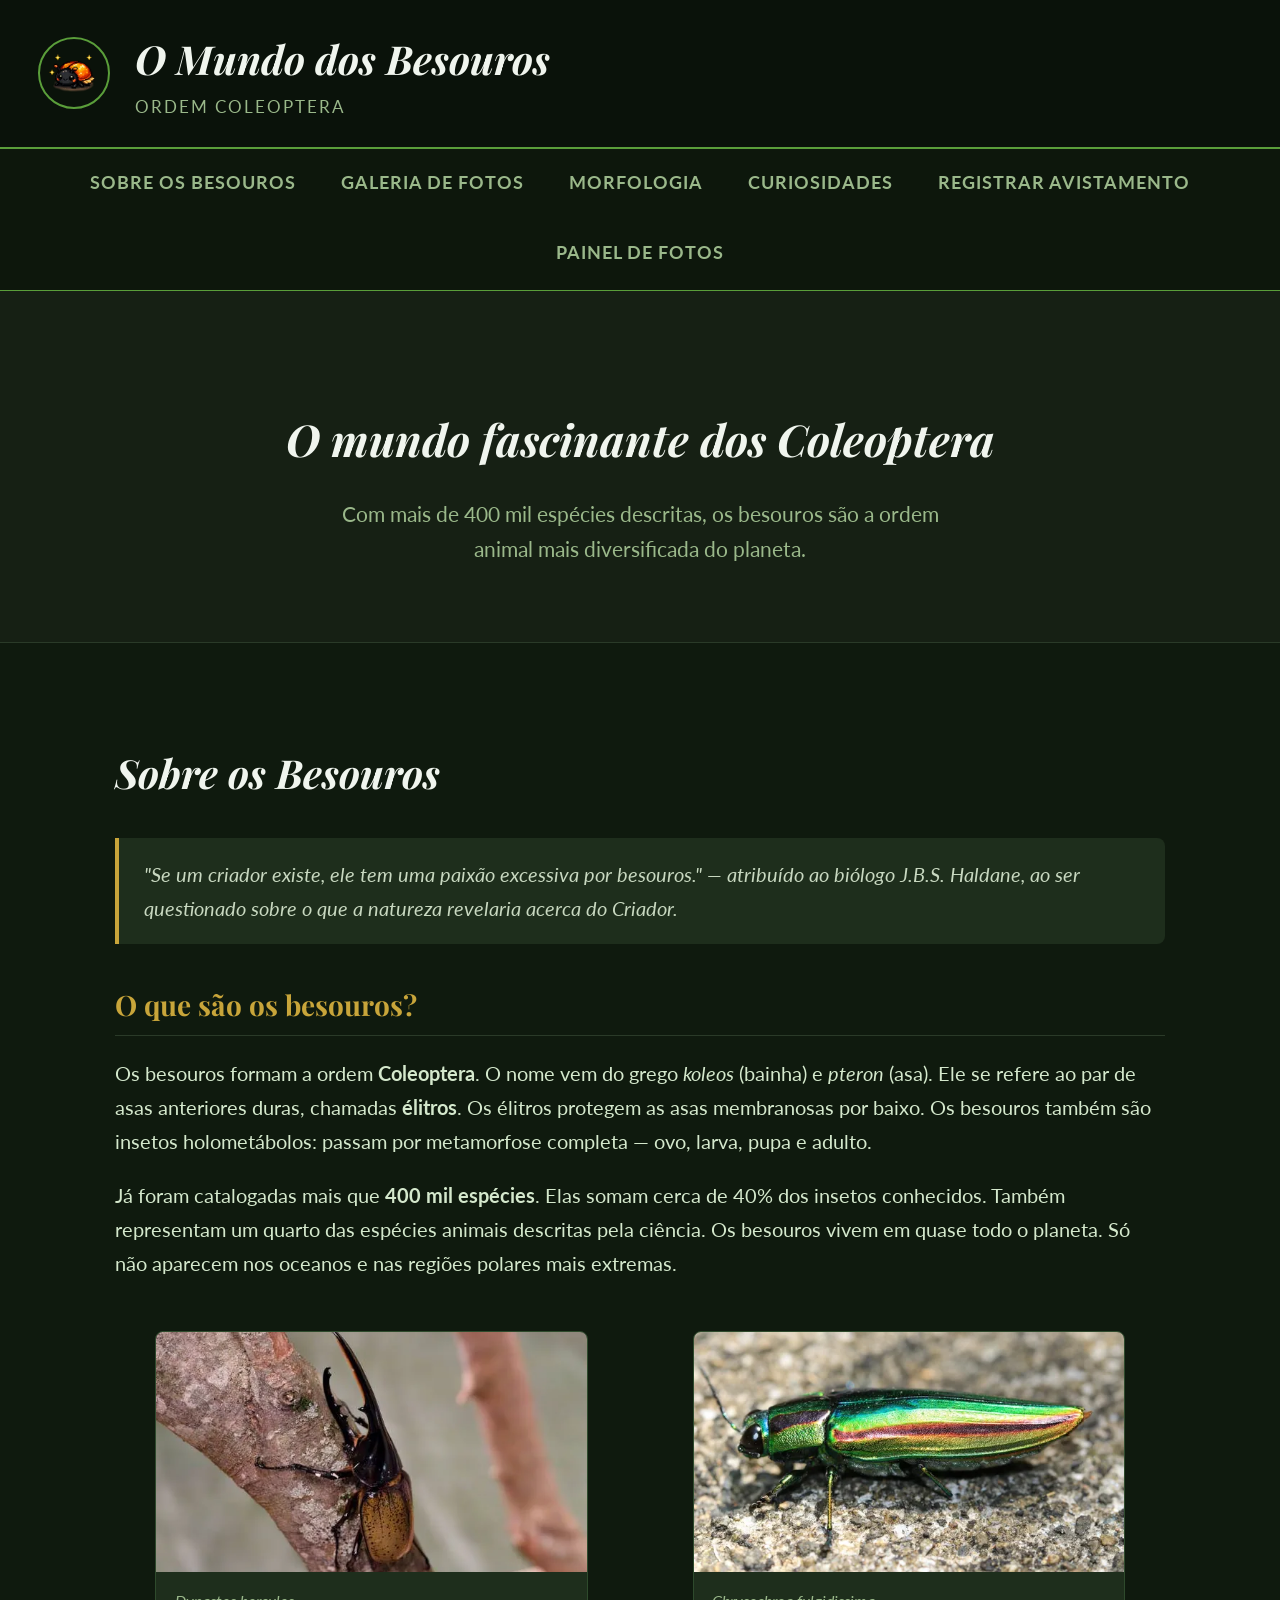
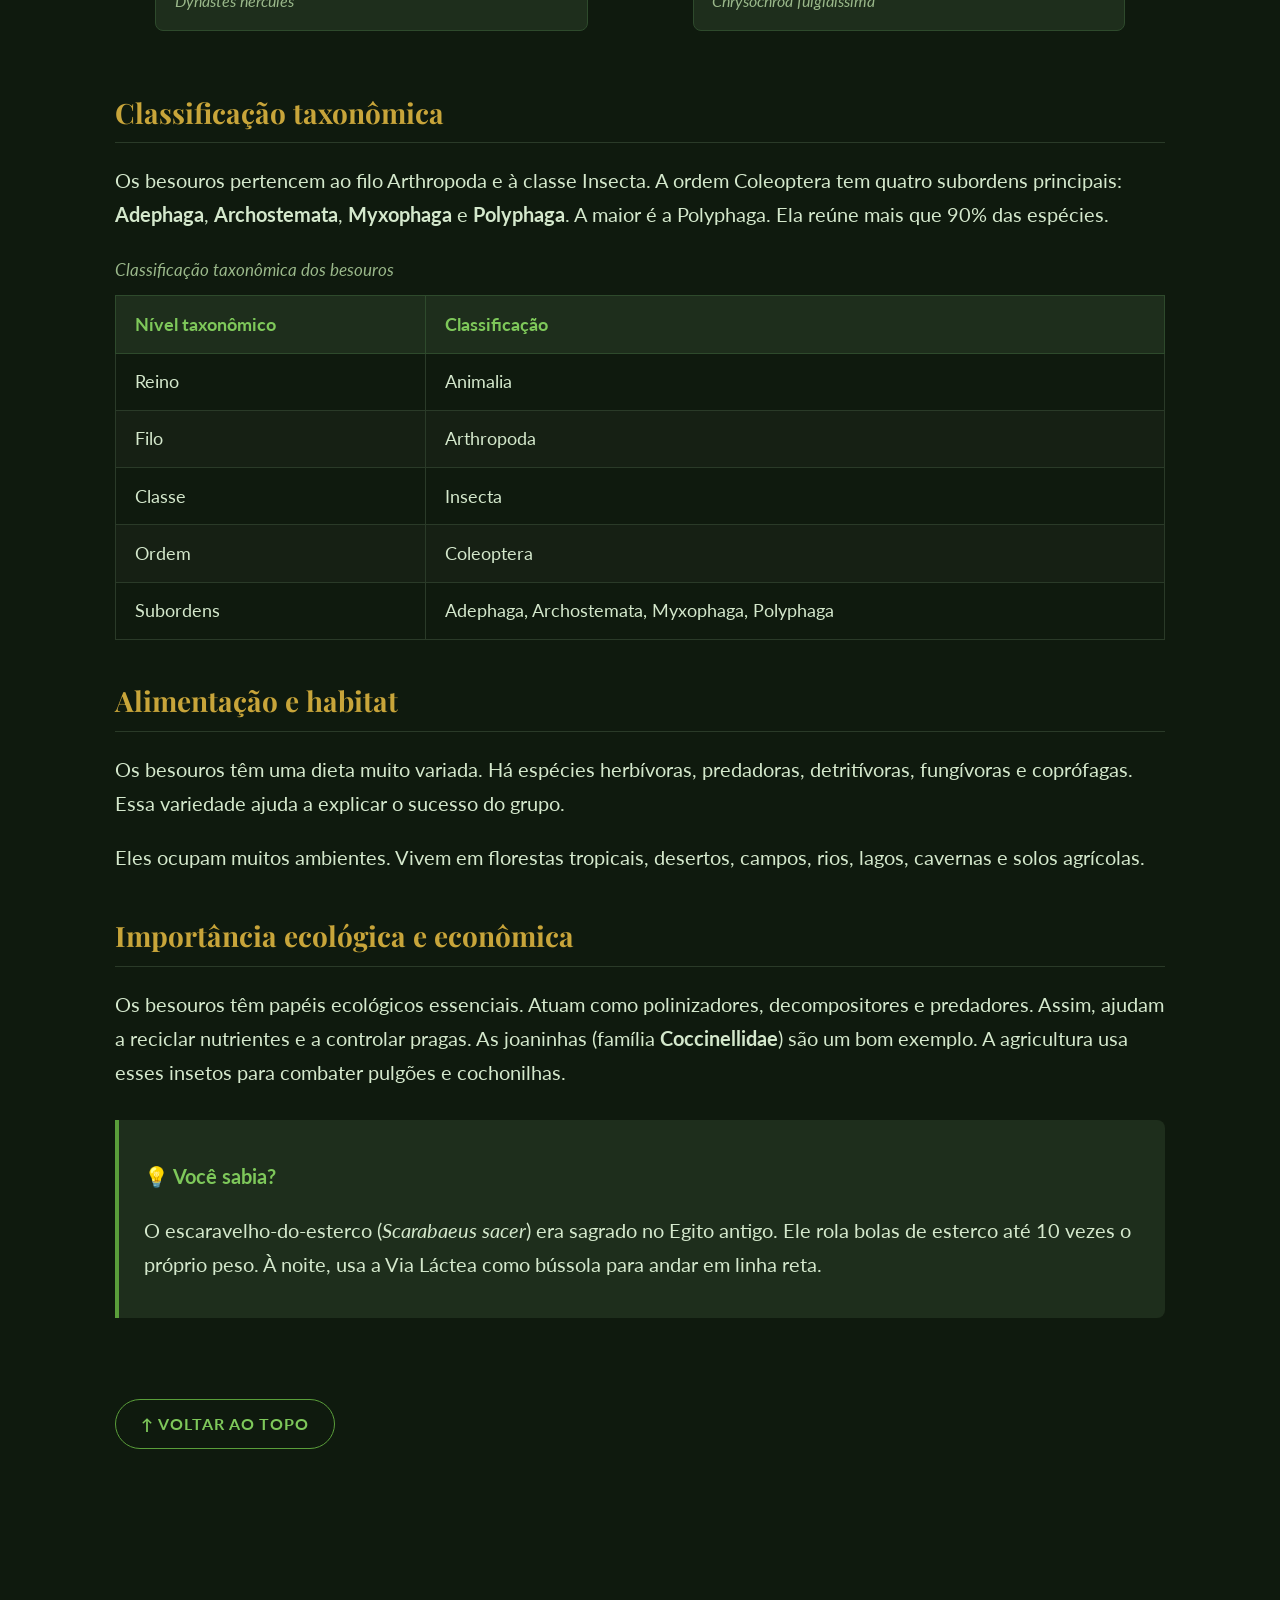
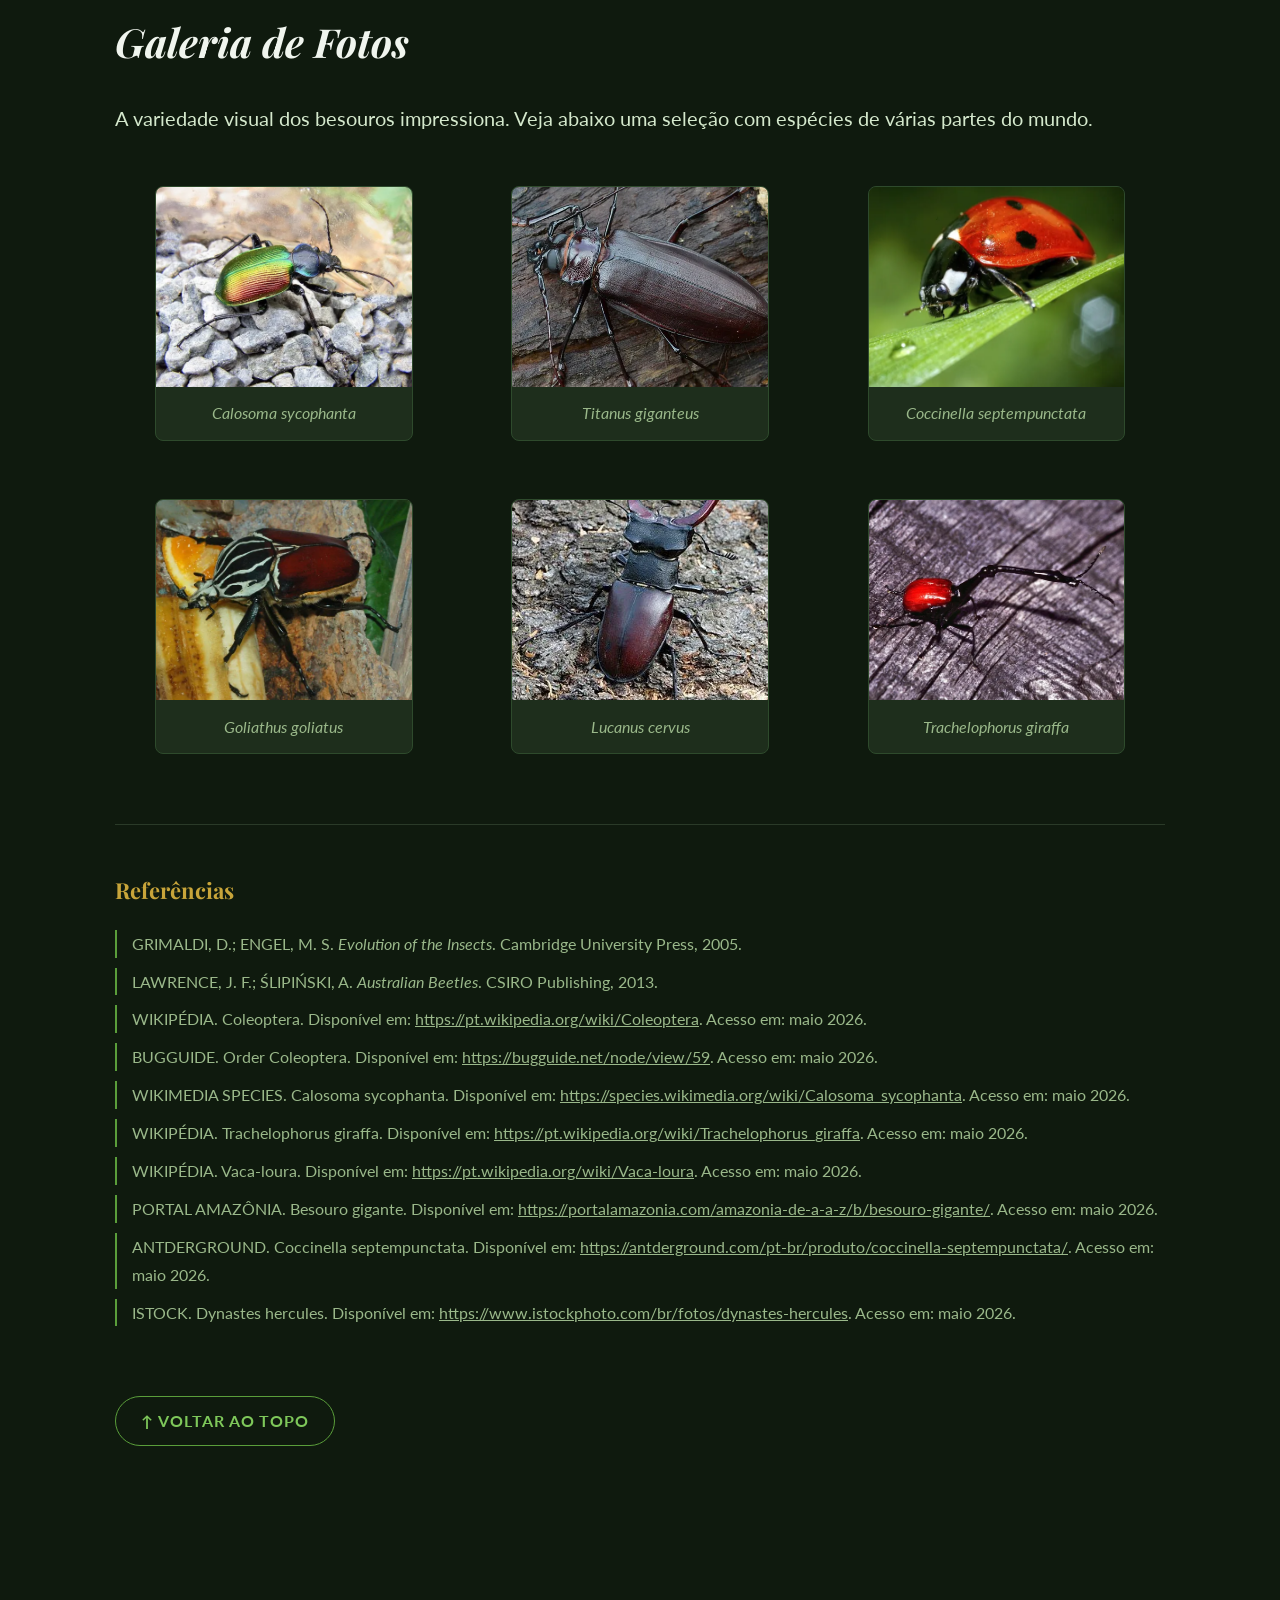
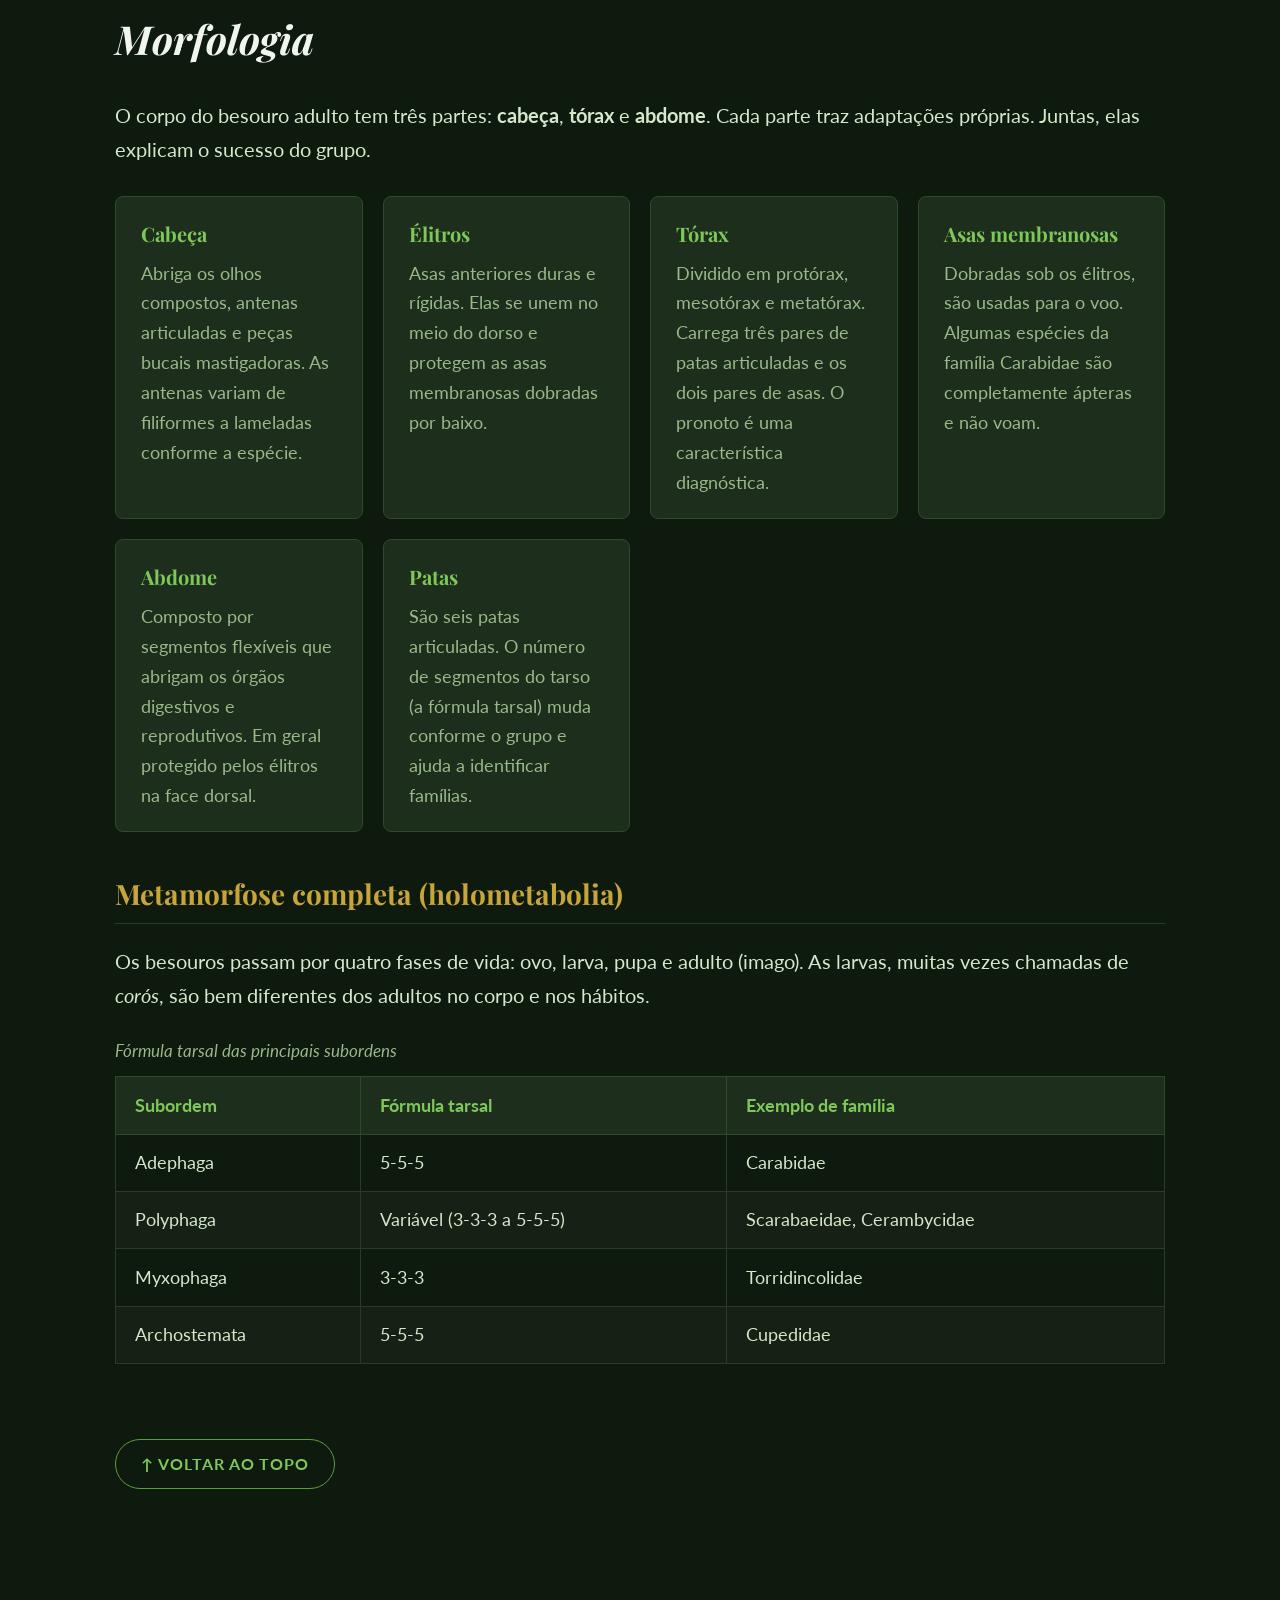
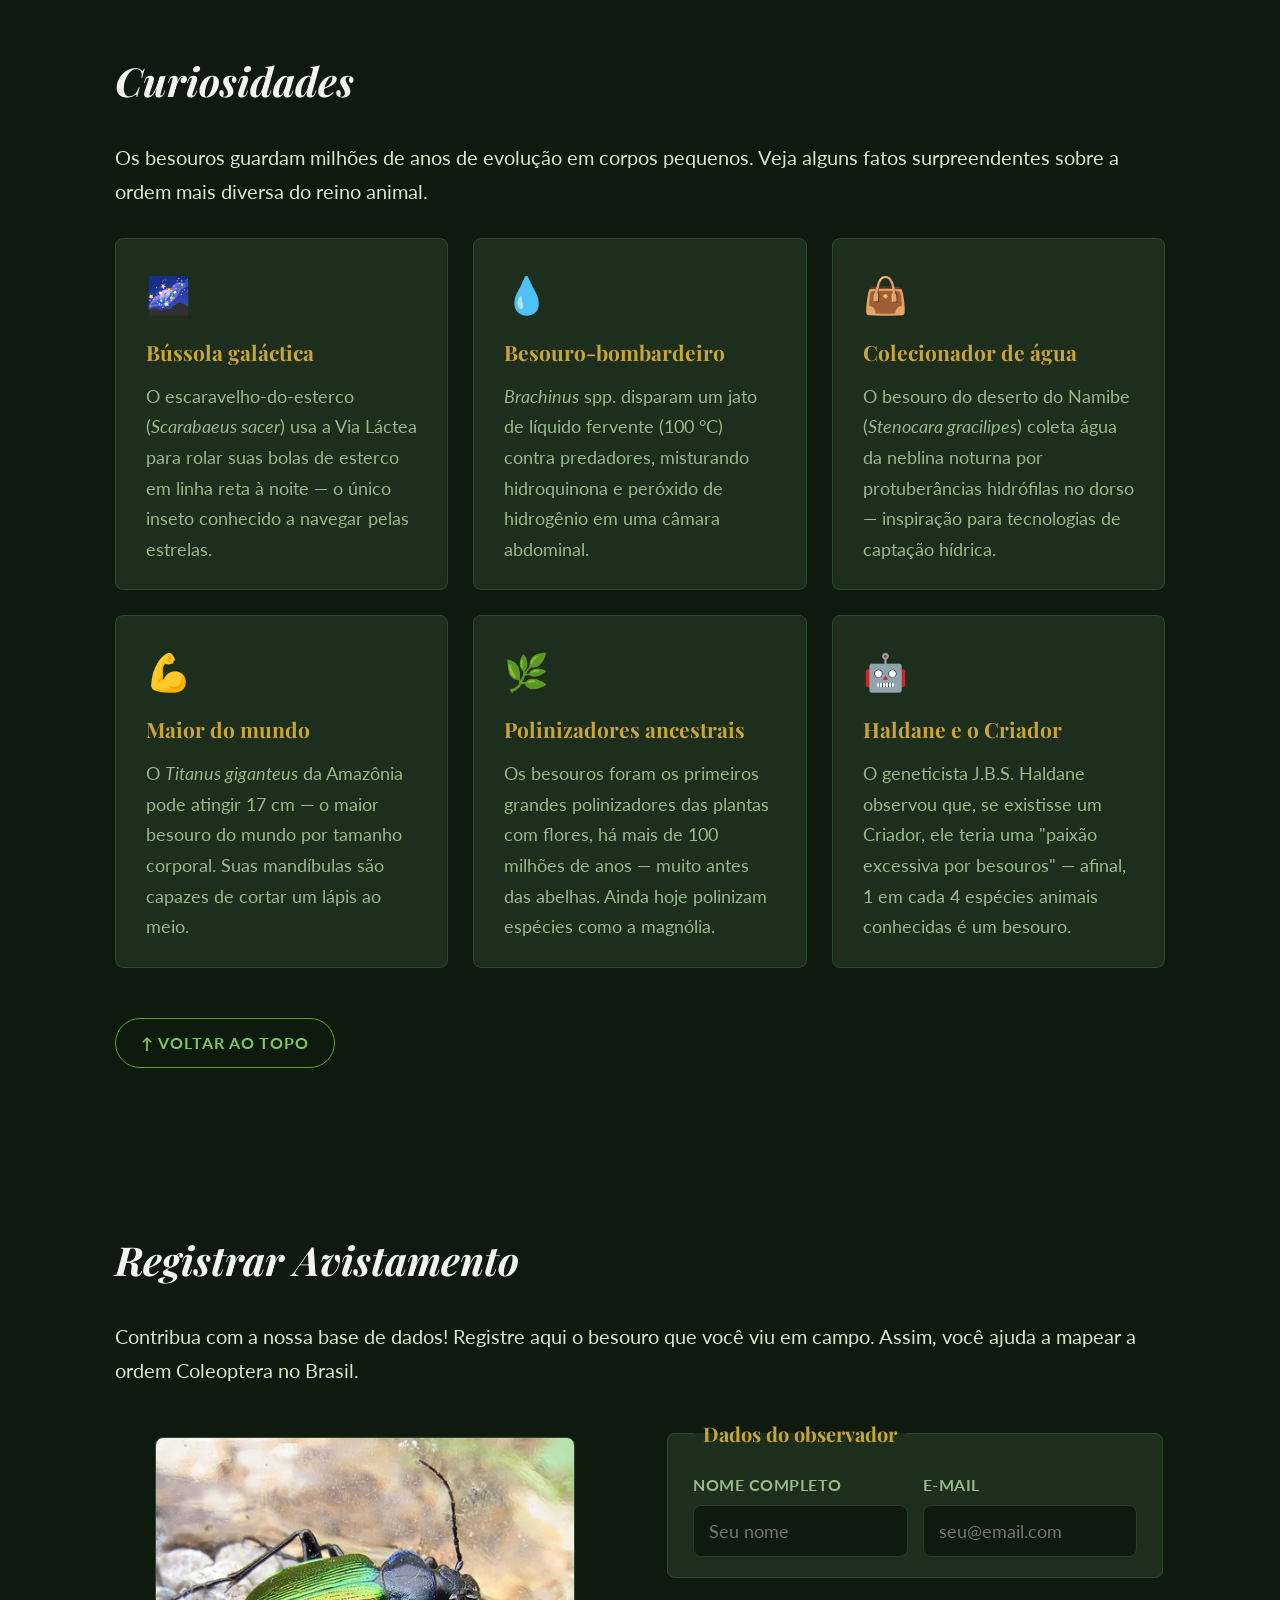
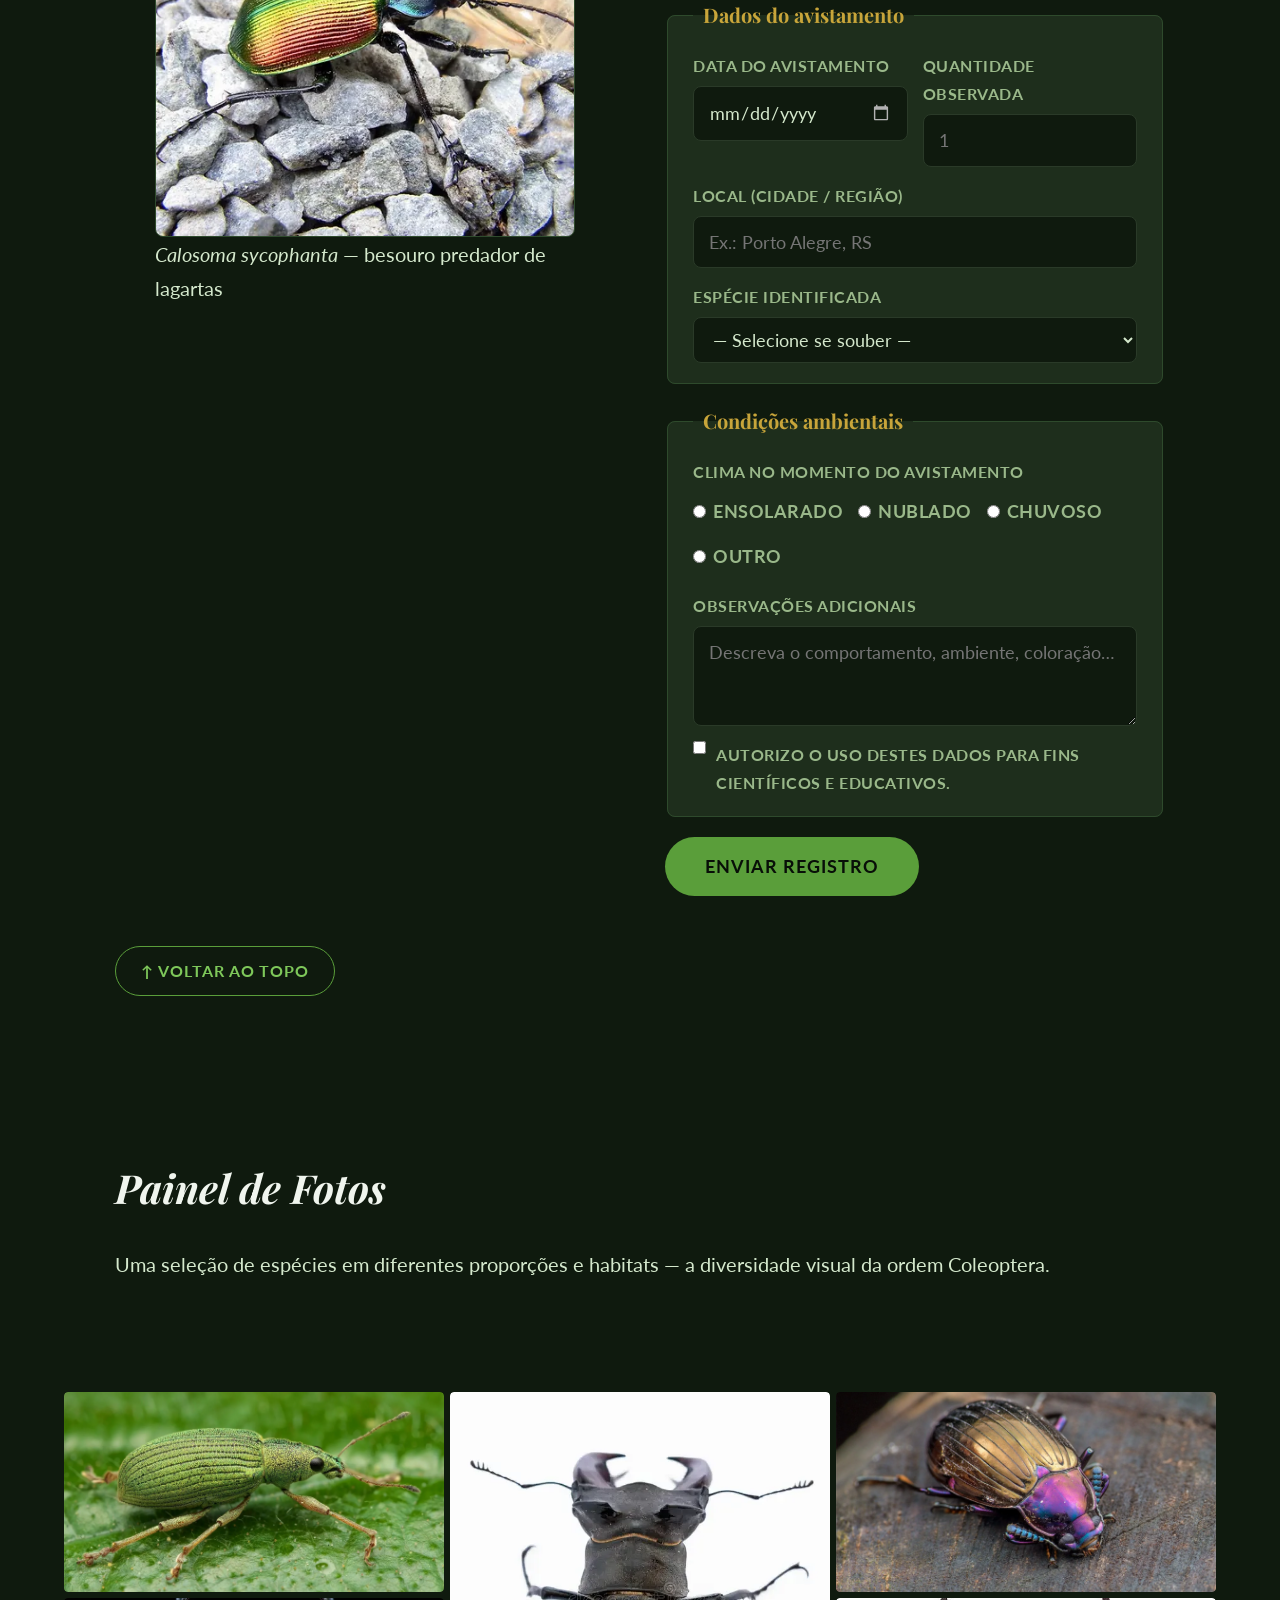
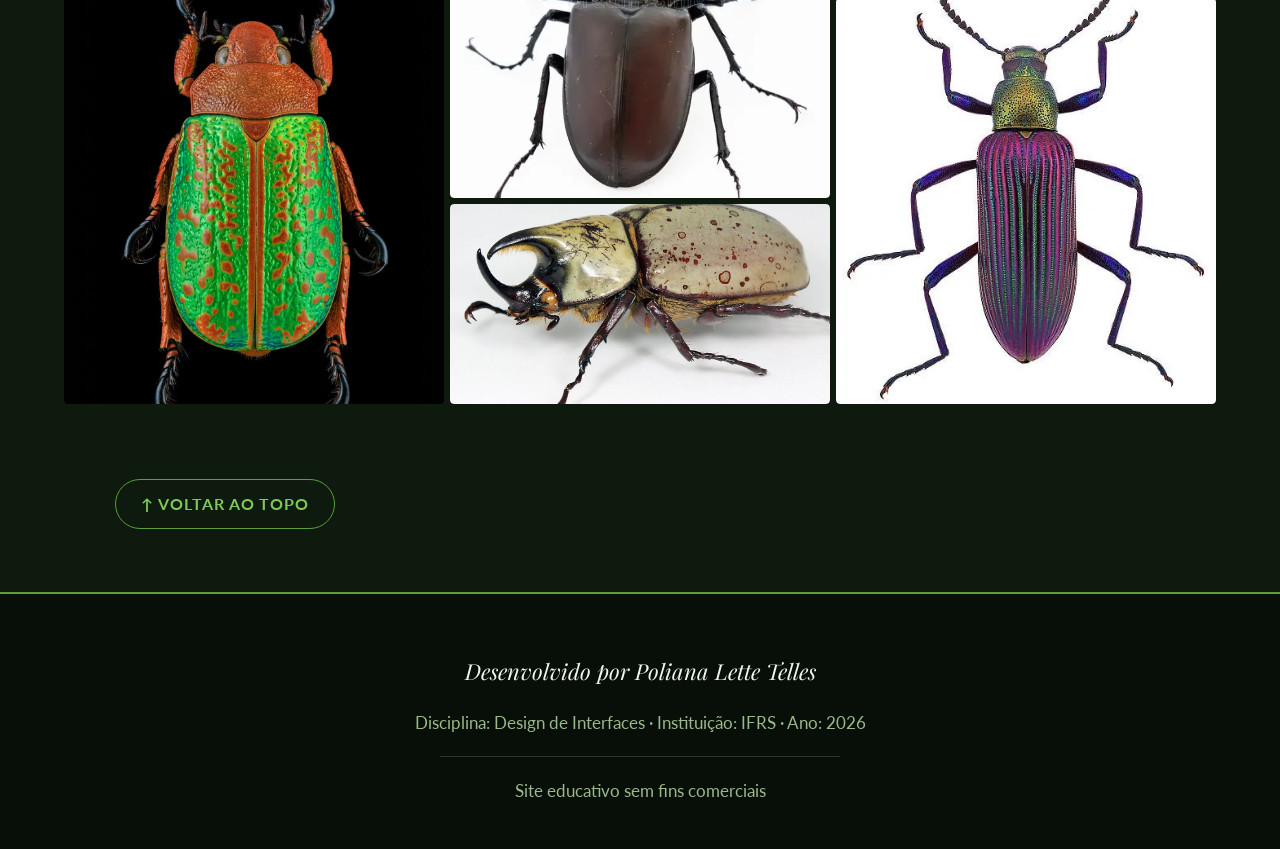
==== commit 8fdc5b0f: "Add files via upload" ====
--- a/trabalho-3-interface-web/index.html
+++ b/trabalho-3-interface-web/index.html
@@ -3,7 +3,7 @@
   <head>
     <meta charset="UTF-8" />
     <meta name="viewport" content="width=device-width, initial-scale=1.0" />
-    <meta name="description" content="Conheça o fascinante mundo dos besouros (ordem Coleoptera): morfologia, galeria de espécies, curiosidades, classificação e importância ecológica desses insetos." />
+    <meta name="description" content="Explore o mundo dos besouros (Coleoptera): morfologia, fotos, curiosidades e a importância ecológica desses insetos fascinantes." />
     <meta name="author" content="Poliana Lette Telles" />
     <meta name="robots" content="index, follow" />
     <link rel="canonical" href="https://polianatelles.github.io/Design-de-Interfaces/trabalho-3-interface-web/" />
@@ -70,19 +70,10 @@
 
           <h3>O que são os besouros?</h3>
           <p>
-            Os besouros compõem a ordem <strong>Coleoptera</strong>, cujo nome
-            vem do grego <em>koleos</em> (bainha) e <em>pteron</em> (asa),
-            referindo-se ao par de asas anteriores endurecidas, chamadas
-            <strong>élitros</strong>, que protegem as asas membranosas por baixo.
-            Eles são insetos holometábolos, ou seja, passam por metamorfose
-            completa: ovo → larva → pupa → adulto.
-          </p>
-          <p>
-            Estima-se que existam mais de <strong>400 mil espécies</strong>
-            catalogadas, representando aproximadamente 40% de todos os insetos
-            conhecidos e cerca de 25% de todas as formas de vida animal descritas
-            pela ciência. Ocorrem em quase todos os ambientes do planeta, com
-            exceção dos oceanos e das regiões polares extremas.
+            Os besouros formam a ordem <strong>Coleoptera</strong>. O nome vem do grego <em>koleos</em> (bainha) e <em>pteron</em> (asa). Ele se refere ao par de asas anteriores duras, chamadas <strong>élitros</strong>. Os élitros protegem as asas membranosas por baixo. Os besouros também são insetos holometábolos: passam por metamorfose completa — ovo, larva, pupa e adulto.
+          </p>
+          <p>
+            Já foram catalogadas mais que <strong>400 mil espécies</strong>. Elas somam cerca de 40% dos insetos conhecidos. Também representam um quarto das espécies animais descritas pela ciência. Os besouros vivem em quase todo o planeta. Só não aparecem nos oceanos e nas regiões polares mais extremas.
           </p>
 
           <div class="figuras-grid">
@@ -98,11 +89,7 @@
 
           <h3>Classificação taxonômica</h3>
           <p>
-            Os besouros pertencem ao filo Arthropoda, classe Insecta. Dentro de
-            Coleoptera, são divididos em quatro subordens principais:
-            <strong>Adephaga</strong>, <strong>Archostemata</strong>,
-            <strong>Myxophaga</strong> e <strong>Polyphaga</strong>. A subordem
-            Polyphaga é a mais diversa, contendo mais de 90% das espécies.
+            Os besouros pertencem ao filo Arthropoda e à classe Insecta. A ordem Coleoptera tem quatro subordens principais: <strong>Adephaga</strong>, <strong>Archostemata</strong>, <strong>Myxophaga</strong> e <strong>Polyphaga</strong>. A maior é a Polyphaga. Ela reúne mais que 90% das espécies.
           </p>
 
           <table>
@@ -124,34 +111,21 @@
 
           <h3>Alimentação e habitat</h3>
           <p>
-            Os besouros são extremamente versáteis quanto à dieta. Existem
-            espécies herbívoras, predadoras, detritívoras, fungívoras e
-            coprófagas. Essa plasticidade alimentar é um dos fatores que
-            explicam seu sucesso evolutivo.
-          </p>
-          <p>
-            Quanto ao habitat, podem ser encontrados em florestas tropicais,
-            desertos, campos, ambientes aquáticos de água doce, cavernas e
-            solos agrícolas.
+            Os besouros têm uma dieta muito variada. Há espécies herbívoras, predadoras, detritívoras, fungívoras e coprófagas. Essa variedade ajuda a explicar o sucesso do grupo.
+          </p>
+          <p>
+            Eles ocupam muitos ambientes. Vivem em florestas tropicais, desertos, campos, rios, lagos, cavernas e solos agrícolas.
           </p>
 
           <h3>Importância ecológica e econômica</h3>
           <p>
-            Os besouros desempenham papéis ecológicos fundamentais nos
-            ecossistemas. Como polinizadores, decompositores e predadores,
-            participam ativamente dos ciclos de nutrientes e do controle
-            biológico de pragas. Espécies da família <strong>Coccinellidae</strong>
-            (joaninhas) são amplamente utilizadas na agricultura como agentes
-            de controle biológico, pois se alimentam de pulgões e cochonilhas.
+            Os besouros têm papéis ecológicos essenciais. Atuam como polinizadores, decompositores e predadores. Assim, ajudam a reciclar nutrientes e a controlar pragas. As joaninhas (família <strong>Coccinellidae</strong>) são um bom exemplo. A agricultura usa esses insetos para combater pulgões e cochonilhas.
           </p>
 
           <div class="curiosidade">
             <p class="curiosidade-titulo">&#128161; Você sabia?</p>
             <p>
-              O escaravelho-do-esterco (<em>Scarabaeus sacer</em>), sagrado para
-              os antigos egípcios, é capaz de rolar uma bola de esterco até
-              10 vezes o seu próprio peso e utiliza a Via Láctea como bússola
-              para se orientar à noite.
+              O escaravelho-do-esterco (<em>Scarabaeus sacer</em>) era sagrado no Egito antigo. Ele rola bolas de esterco até 10 vezes o próprio peso. À noite, usa a Via Láctea como bússola para andar em linha reta.
             </p>
           </div>
 
@@ -163,8 +137,7 @@
         <div class="secao-container">
           <h2>Galeria de Fotos</h2>
           <p>
-            A diversidade visual dos besouros é impressionante. Confira abaixo
-            uma seleção de espécies de diferentes partes do mundo.
+            A variedade visual dos besouros impressiona. Veja abaixo uma seleção com espécies de várias partes do mundo.
           </p>
 
           <div class="galeria-grid">
@@ -218,9 +191,7 @@
         <div class="secao-container">
           <h2>Morfologia</h2>
           <p>
-            O corpo de um besouro adulto é dividido em três tagmas: <strong>cabeça</strong>,
-            <strong>tórax</strong> e <strong>abdome</strong>. Cada região apresenta
-            adaptações distintas que contribuem para o sucesso ecológico da ordem.
+            O corpo do besouro adulto tem três partes: <strong>cabeça</strong>, <strong>tórax</strong> e <strong>abdome</strong>. Cada parte traz adaptações próprias. Juntas, elas explicam o sucesso do grupo.
           </p>
 
           <div class="morfologia-lista">
@@ -230,7 +201,7 @@
             </div>
             <div class="morfologia-item">
               <h3>Élitros</h3>
-              <p>Asas anteriores endurecidas e esclerotizadas que se encontram na linha mediana do dorso, protegendo as asas membranosas dobradas por baixo.</p>
+              <p>Asas anteriores duras e rígidas. Elas se unem no meio do dorso e protegem as asas membranosas dobradas por baixo.</p>
             </div>
             <div class="morfologia-item">
               <h3>Tórax</h3>
@@ -246,15 +217,13 @@
             </div>
             <div class="morfologia-item">
               <h3>Patas</h3>
-              <p>Seis patas articuladas com tarsos que variam em número de segmentos (fórmula tarsal) — um importante caráter taxonômico para identificação de famílias.</p>
+              <p>São seis patas articuladas. O número de segmentos do tarso (a fórmula tarsal) muda conforme o grupo e ajuda a identificar famílias.</p>
             </div>
           </div>
 
           <h3>Metamorfose completa (holometabolia)</h3>
           <p>
-            Os besouros passam obrigatoriamente por quatro estágios de vida:
-            ovo, larva, pupa e adulto (imago). As larvas, frequentemente chamadas
-            de <em>corós</em>, têm morfologia e hábitos muito diferentes dos adultos.
+            Os besouros passam por quatro fases de vida: ovo, larva, pupa e adulto (imago). As larvas, muitas vezes chamadas de <em>corós</em>, são bem diferentes dos adultos no corpo e nos hábitos.
           </p>
 
           <table>
@@ -281,7 +250,7 @@
       <section id="curiosidades">
         <div class="secao-container">
           <h2>Curiosidades</h2>
-          <p>Os besouros escondem milhões de anos de evolução em seus pequenos corpos. Veja alguns fatos surpreendentes sobre a ordem mais diversa do reino animal.</p>
+          <p>Os besouros guardam milhões de anos de evolução em corpos pequenos. Veja alguns fatos surpreendentes sobre a ordem mais diversa do reino animal.</p>
 
           <div class="curiosidades-grid">
             <div class="curiosidade-card">
@@ -324,9 +293,7 @@
         <div class="secao-container">
           <h2>Registrar Avistamento</h2>
           <p>
-            Contribua com a nossa base de dados! Registre aqui a sua observação
-            de um besouro em campo e ajude a mapear a diversidade da ordem
-            Coleoptera no Brasil.
+            Contribua com a nossa base de dados! Registre aqui o besouro que você viu em campo. Assim, você ajuda a mapear a ordem Coleoptera no Brasil.
           </p>
 
           <div class="avistamento-grid">
